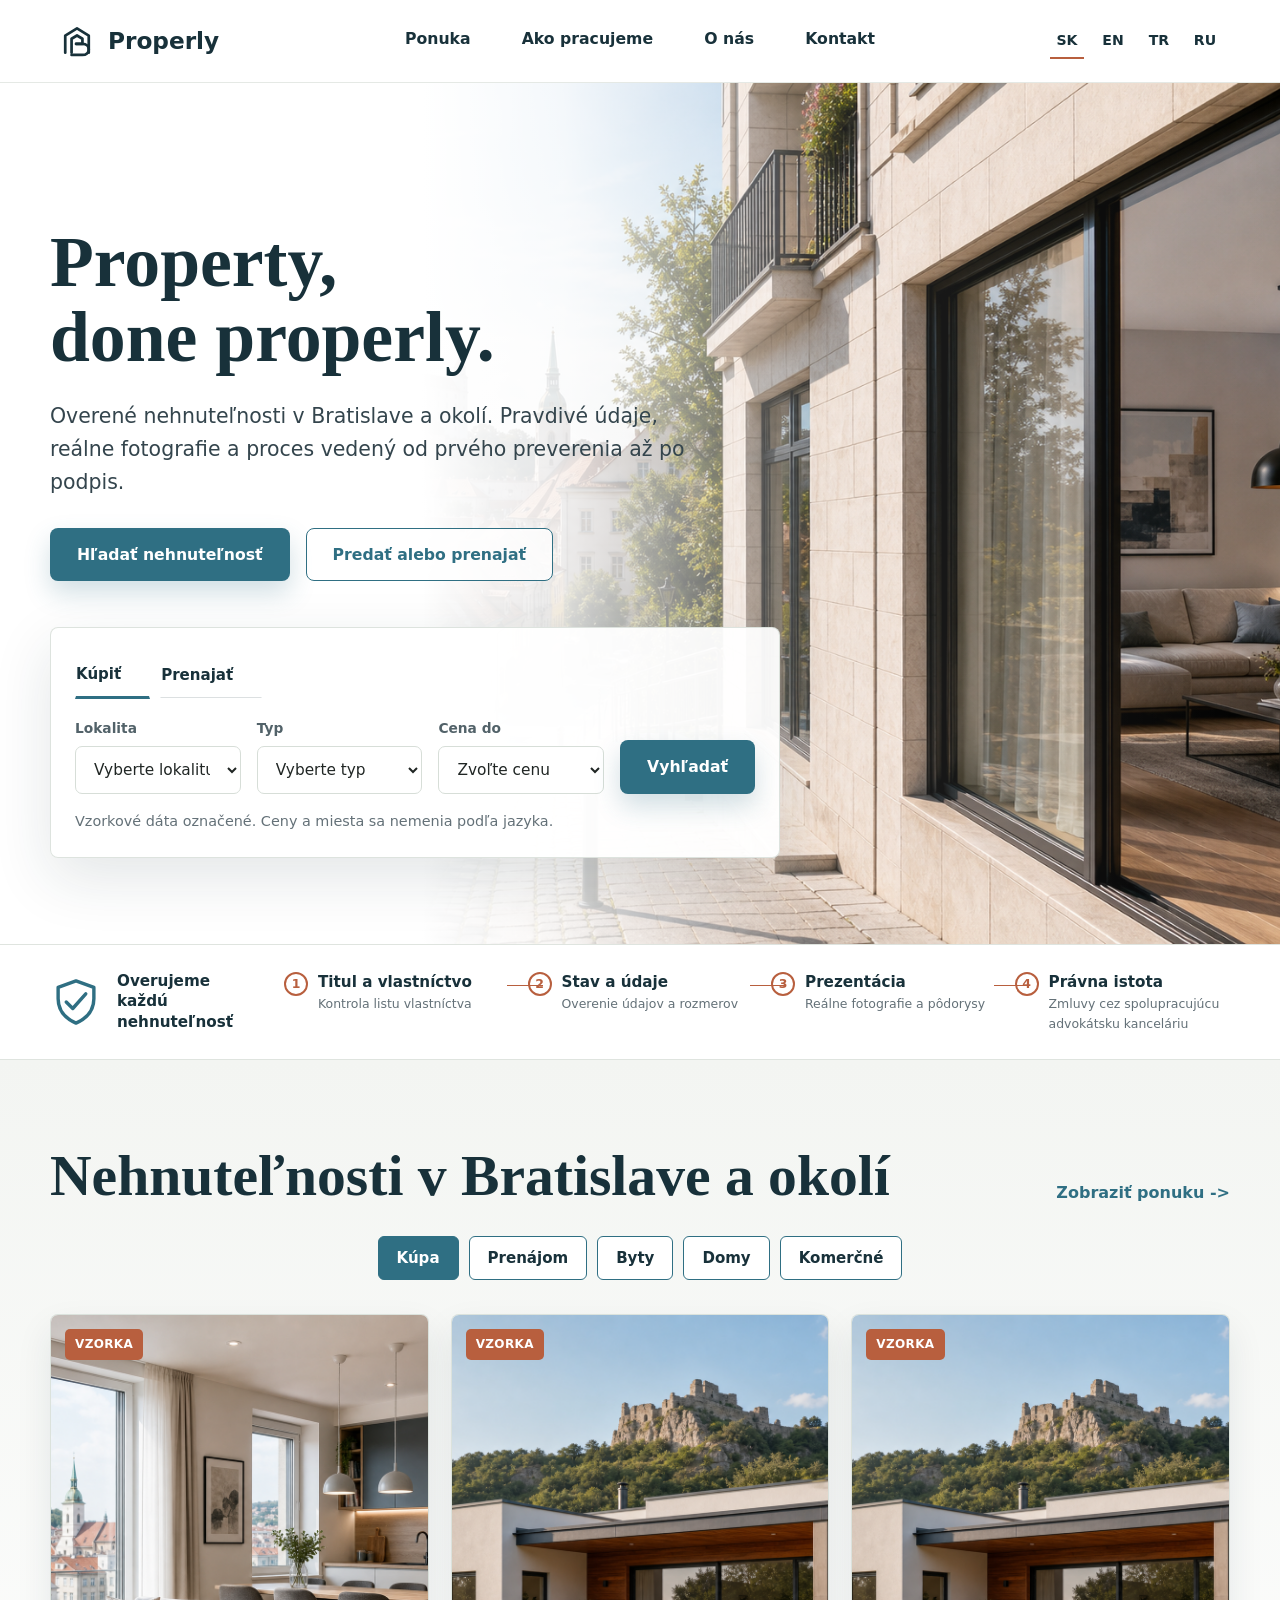
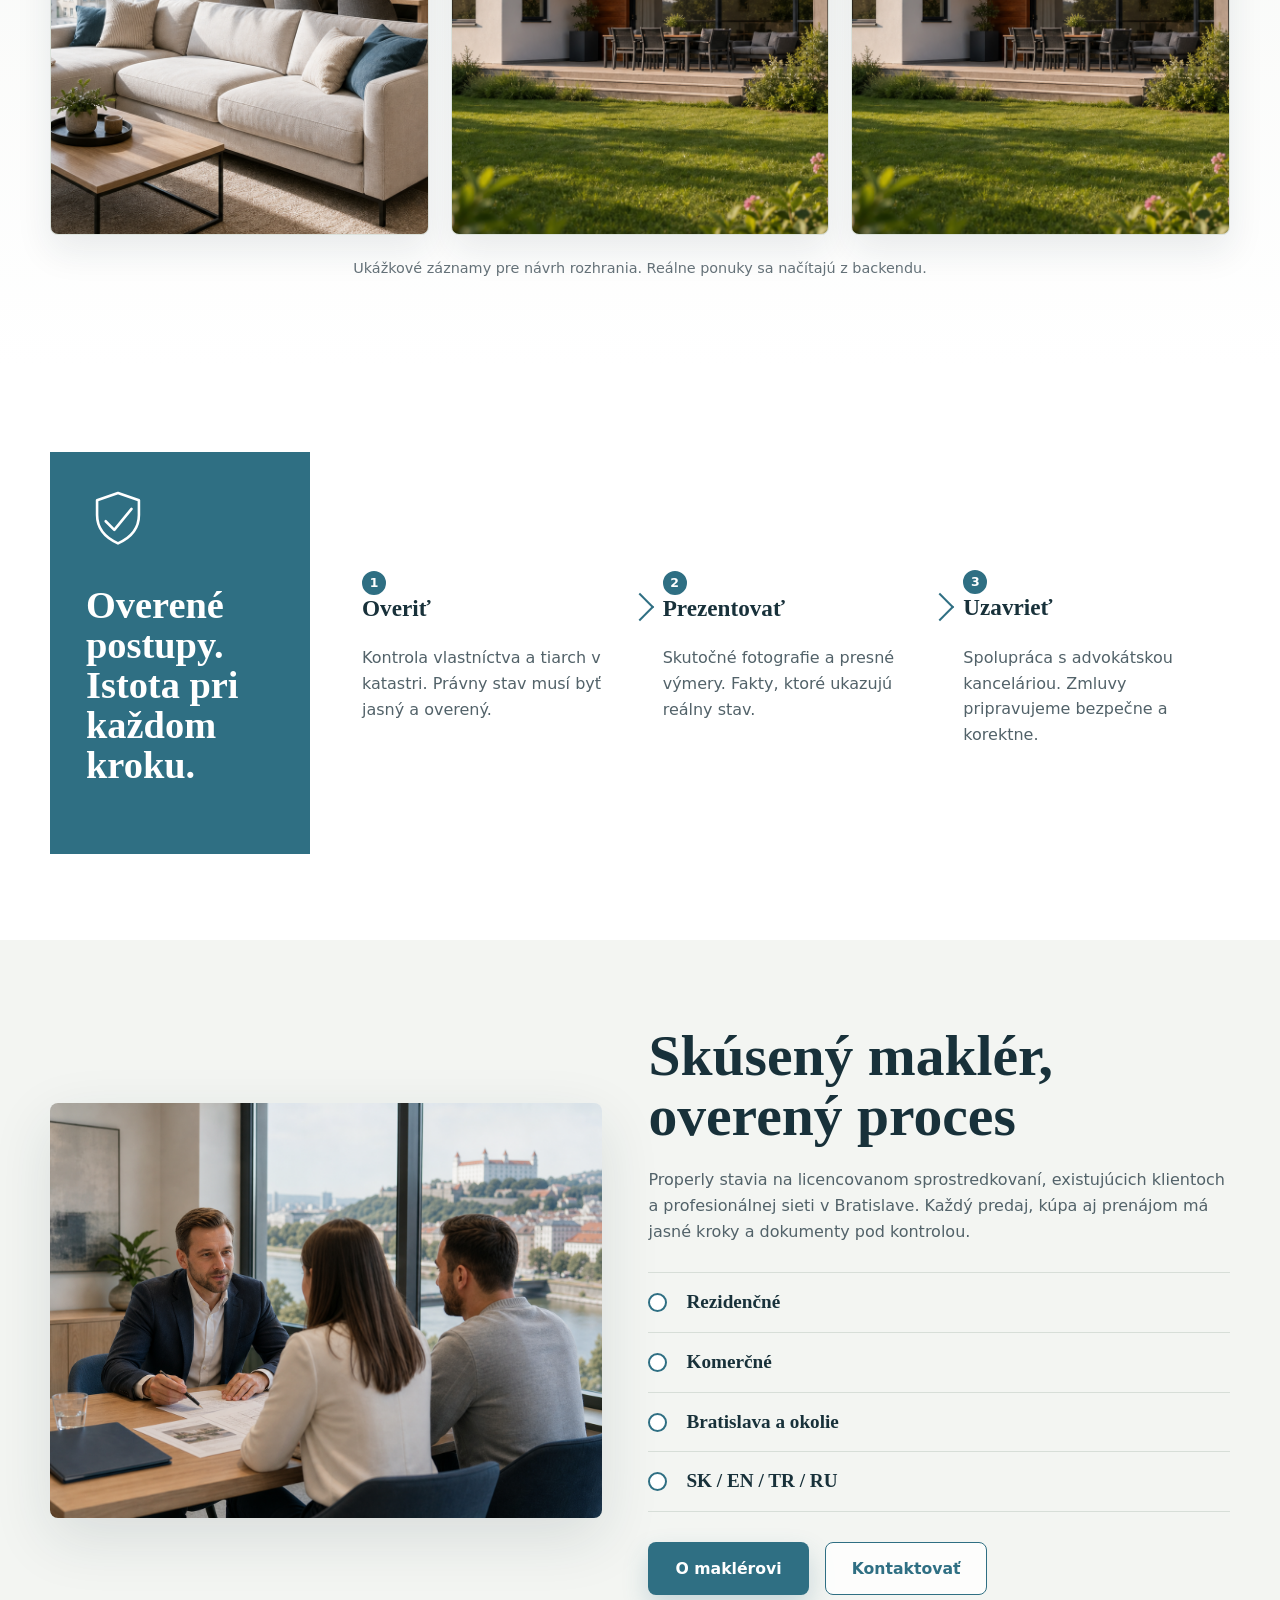
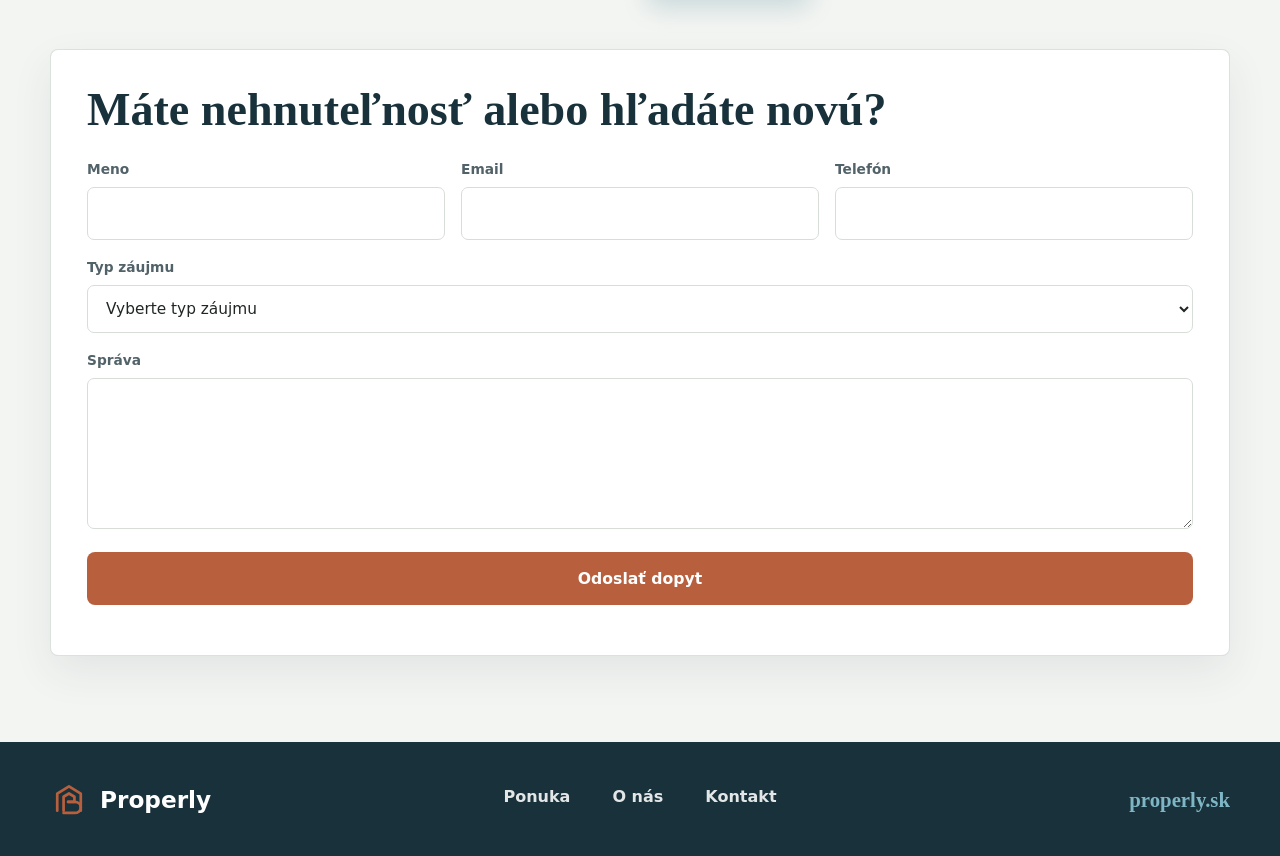
==== index.html @ 053b50ee "Add files via upload" ====
<!doctype html>
<html lang="sk">
  <head>
    <meta charset="utf-8">
    <meta name="viewport" content="width=device-width, initial-scale=1">
    <title>Properly | Property, done properly.</title>
    <meta name="description" content="Properly je realitná kancelária pre overené nehnuteľnosti v Bratislave a okolí.">
    <link rel="icon" href="data:,">
    <link rel="stylesheet" href="assets/styles.css">
  </head>
  <body data-page="home">
    <header class="site-header">
      <a class="brand" href="index.html" aria-label="Properly home">
        <svg class="brand-mark" viewBox="0 0 42 42" aria-hidden="true">
          <path d="M8 34V15L21 7l13 8v19" />
          <path d="M15 34V18.5l6-3.6 6 3.6v5.7H20" />
          <path d="M20 24.2h7c4.5 0 7 2.6 7 6.1 0 3.6-2.7 6.1-7.2 6.1H15" />
        </svg>
        <span>Properly</span>
      </a>
      <nav class="main-nav" aria-label="Main navigation">
        <a href="listings.html" data-i18n="navListings">Ponuka</a>
        <a href="index.html#process" data-i18n="navProcess">Ako pracujeme</a>
        <a href="about.html" data-i18n="navAbout">O nás</a>
        <a href="contact.html" data-i18n="navContact">Kontakt</a>
      </nav>
      <div class="language-switcher" aria-label="Language switcher">
        <button type="button" data-lang="sk" aria-label="Slovensky">SK</button>
        <button type="button" data-lang="en" aria-label="English">EN</button>
        <button type="button" data-lang="tr" aria-label="Türkçe">TR</button>
        <button type="button" data-lang="ru" aria-label="Русский">RU</button>
      </div>
    </header>

    <main>
      <section class="hero section-pad">
        <div class="hero-media" aria-hidden="true">
          <img src="assets/images/hero-bratislava.png" alt="">
        </div>
        <div class="container hero-grid">
          <div class="hero-copy">
            <h1><span>Property,</span><span>done properly.</span></h1>
            <p data-i18n="heroText">Overené nehnuteľnosti v Bratislave a okolí. Pravdivé údaje, reálne fotografie a proces vedený od prvého preverenia až po podpis.</p>
            <div class="hero-actions">
              <a class="button primary" href="listings.html" data-i18n="heroPrimary">Hľadať nehnuteľnosť</a>
              <a class="button secondary" href="contact.html" data-i18n="heroSecondary">Predať alebo prenajať</a>
            </div>
          </div>

          <form class="search-panel" id="homeSearch" aria-label="Property search">
            <div class="tabs" role="group" aria-label="Search mode">
              <button type="button" class="is-active" data-search-mode="buy" data-i18n="tabBuy">Kúpiť</button>
              <button type="button" data-search-mode="rent" data-i18n="tabRent">Prenajať</button>
            </div>
            <div class="search-fields">
              <label>
                <span data-i18n="fieldLocation">Lokalita</span>
                <select name="location">
                  <option value="" data-i18n="optionLocation">Vyberte lokalitu</option>
                  <option value="Bratislava - Staré Mesto">Bratislava - Staré Mesto</option>
                  <option value="Bratislava - Devín">Bratislava - Devín</option>
                  <option value="Bratislava - Ružinov">Bratislava - Ružinov</option>
                </select>
              </label>
              <label>
                <span data-i18n="fieldType">Typ</span>
                <select name="type">
                  <option value="" data-i18n="optionType">Vyberte typ</option>
                  <option value="apartment" data-i18n="typeApartment">Byt</option>
                  <option value="house" data-i18n="typeHouse">Dom</option>
                  <option value="commercial" data-i18n="typeCommercial">Komerčné</option>
                </select>
              </label>
              <label>
                <span data-i18n="fieldPrice">Cena do</span>
                <select name="price">
                  <option value="" data-i18n="optionPrice">Zvoľte cenu</option>
                  <option value="250000">250 000 €</option>
                  <option value="500000">500 000 €</option>
                  <option value="750000">750 000 €</option>
                </select>
              </label>
              <button class="button primary" type="submit" data-i18n="searchButton">Vyhľadať</button>
            </div>
            <p class="sample-note" data-i18n="sampleNote">Vzorkové dáta označené. Ceny a miesta sa nemenia podľa jazyka.</p>
          </form>
        </div>
      </section>

      <section class="verification-strip" aria-label="Properly verification process">
        <div class="container ribbon-rail">
          <div class="rail-start">
            <span class="shield-icon" aria-hidden="true">
              <svg viewBox="0 0 32 32"><path d="M16 3 27 7v7c0 7.2-4.4 12.1-11 15-6.6-2.9-11-7.8-11-15V7l11-4Z"/><path d="m10 16 4 4 8-9"/></svg>
            </span>
            <strong data-i18n="verifyTitle">Overujeme každú nehnuteľnosť</strong>
          </div>
          <ol>
            <li>
              <span>1</span>
              <strong data-i18n="stepOne">Titul a vlastníctvo</strong>
              <small data-i18n="stepOneText">Kontrola listu vlastníctva</small>
            </li>
            <li>
              <span>2</span>
              <strong data-i18n="stepTwo">Stav a údaje</strong>
              <small data-i18n="stepTwoText">Overenie údajov a rozmerov</small>
            </li>
            <li>
              <span>3</span>
              <strong data-i18n="stepThree">Prezentácia</strong>
              <small data-i18n="stepThreeText">Reálne fotografie a pôdorysy</small>
            </li>
            <li>
              <span>4</span>
              <strong data-i18n="stepFour">Právna istota</strong>
              <small data-i18n="stepFourText">Zmluvy cez spolupracujúcu advokátsku kanceláriu</small>
            </li>
          </ol>
        </div>
      </section>

      <section class="listings-preview section-pad" id="listings">
        <div class="container">
          <div class="section-heading">
            <h2 data-i18n="featuredTitle">Nehnuteľnosti v Bratislave a okolí</h2>
            <a class="text-link" href="listings.html" data-i18n="viewListings">Zobraziť ponuku</a>
          </div>
          <div class="filter-chips" aria-label="Featured filters">
            <button class="is-active" type="button" data-feature-filter="buy" data-i18n="chipBuy">Kúpa</button>
            <button type="button" data-feature-filter="rent" data-i18n="chipRent">Prenájom</button>
            <button type="button" data-feature-filter="apartment" data-i18n="chipApartments">Byty</button>
            <button type="button" data-feature-filter="house" data-i18n="chipHouses">Domy</button>
            <button type="button" data-feature-filter="commercial" data-i18n="chipCommercial">Komerčné</button>
          </div>
          <div class="listing-grid" id="featuredListings"></div>
          <p class="center-note" data-i18n="recordsNote">Ukážkové záznamy pre návrh rozhrania. Reálne ponuky sa načítajú z backendu.</p>
        </div>
      </section>

      <section class="process-section section-pad" id="process">
        <div class="container process-grid">
          <div class="process-anchor">
            <svg viewBox="0 0 52 52" aria-hidden="true">
              <path d="M26 4 43 10v12c0 11-6.8 18.5-17 23-10.2-4.5-17-12-17-23V10l17-6Z"/>
              <path d="m16 27 7 7 14-17"/>
            </svg>
            <h2 data-i18n="processTitle">Overené postupy. Istota pri každom kroku.</h2>
          </div>
          <div class="process-steps">
            <article>
              <span class="step-number">1</span>
              <h3 data-i18n="processOne">Overiť</h3>
              <p data-i18n="processOneText">Kontrola vlastníctva a tiarch v katastri. Právny stav musí byť jasný a overený.</p>
            </article>
            <article>
              <span class="step-number">2</span>
              <h3 data-i18n="processTwo">Prezentovať</h3>
              <p data-i18n="processTwoText">Skutočné fotografie a presné výmery. Fakty, ktoré ukazujú reálny stav.</p>
            </article>
            <article>
              <span class="step-number">3</span>
              <h3 data-i18n="processThree">Uzavrieť</h3>
              <p data-i18n="processThreeText">Spolupráca s advokátskou kanceláriou. Zmluvy pripravujeme bezpečne a korektne.</p>
            </article>
          </div>
        </div>
      </section>

      <section class="bio-contact section-pad">
        <div class="container bio-grid">
          <div class="bio-image">
            <img src="assets/images/broker-consultation.png" alt="" loading="lazy">
          </div>
          <div class="bio-copy">
            <h2 data-i18n="bioTitle">Skúsený maklér, overený proces</h2>
            <p data-i18n="bioText">Properly stavia na licencovanom sprostredkovaní, existujúcich klientoch a profesionálnej sieti v Bratislave. Každý predaj, kúpa aj prenájom má jasné kroky a dokumenty pod kontrolou.</p>
            <div class="service-list" aria-label="Services">
              <span data-i18n="serviceResidential">Rezidenčné</span>
              <span data-i18n="serviceCommercial">Komerčné</span>
              <span data-i18n="serviceArea">Bratislava a okolie</span>
              <span>SK / EN / TR / RU</span>
            </div>
            <div class="hero-actions">
              <a class="button primary" href="about.html" data-i18n="aboutBroker">O maklérovi</a>
              <a class="button secondary" href="contact.html" data-i18n="contactButton">Kontaktovať</a>
            </div>
          </div>
          <form class="contact-panel" data-contact-form>
            <h2 data-i18n="contactCta">Máte nehnuteľnosť alebo hľadáte novú?</h2>
            <div class="form-grid">
              <label>
                <span data-i18n="formName">Meno</span>
                <input type="text" name="name" autocomplete="name" required>
              </label>
              <label>
                <span>Email</span>
                <input type="email" name="email" autocomplete="email" required>
              </label>
              <label>
                <span data-i18n="formPhone">Telefón</span>
                <input type="tel" name="phone" autocomplete="tel">
              </label>
              <label class="full">
                <span data-i18n="formInterest">Typ záujmu</span>
                <select name="interest" required>
                  <option value="" data-i18n="formInterestChoose">Vyberte typ záujmu</option>
                  <option value="sell" data-i18n="interestSell">Predaj</option>
                  <option value="rent" data-i18n="interestRent">Prenájom</option>
                  <option value="buy" data-i18n="interestBuy">Kúpa</option>
                  <option value="lease" data-i18n="interestLease">Hľadám prenájom</option>
                </select>
              </label>
              <label class="full">
                <span data-i18n="formMessage">Správa</span>
                <textarea name="message" rows="5" required></textarea>
              </label>
            </div>
            <button class="button accent full-button" type="submit" data-i18n="sendInquiry">Odoslať dopyt</button>
            <p class="form-status" role="status" aria-live="polite"></p>
          </form>
        </div>
      </section>
    </main>

    <footer class="site-footer">
      <div class="container footer-grid">
        <a class="brand footer-brand" href="index.html" aria-label="Properly home">
          <svg class="brand-mark" viewBox="0 0 42 42" aria-hidden="true">
            <path d="M8 34V15L21 7l13 8v19" />
            <path d="M15 34V18.5l6-3.6 6 3.6v5.7H20" />
            <path d="M20 24.2h7c4.5 0 7 2.6 7 6.1 0 3.6-2.7 6.1-7.2 6.1H15" />
          </svg>
          <span>Properly</span>
        </a>
        <nav aria-label="Footer navigation">
          <a href="listings.html" data-i18n="navListings">Ponuka</a>
          <a href="about.html" data-i18n="navAbout">O nás</a>
          <a href="contact.html" data-i18n="navContact">Kontakt</a>
        </nav>
        <a class="footer-domain" href="index.html">properly.sk</a>
      </div>
    </footer>

    <script src="assets/site.js"></script>
  </body>
</html>
---- assets/styles.css ----
:root {
  --danube-slate: #18313a;
  --registry-blue: #2f6f83;
  --registry-blue-dark: #1f586b;
  --limestone: #f3f5f2;
  --copper-roof: #b85f3e;
  --paper: #ffffff;
  --mist-border: #d7ded8;
  --charcoal: #202624;
  --muted: #647178;
  --line: rgba(24, 49, 58, 0.15);
  --shadow: 0 20px 60px rgba(24, 49, 58, 0.12);
  --radius: 8px;
  --container: 1180px;
  --heading: Georgia, "Iowan Old Style", "Palatino Linotype", serif;
  --body: Inter, ui-sans-serif, system-ui, -apple-system, BlinkMacSystemFont, "Segoe UI", sans-serif;
}

* {
  box-sizing: border-box;
}

html {
  scroll-behavior: smooth;
}

body {
  margin: 0;
  background: var(--paper);
  color: var(--charcoal);
  font-family: var(--body);
  font-size: 16px;
  line-height: 1.6;
}

img,
svg {
  display: block;
  max-width: 100%;
}

a {
  color: inherit;
  text-decoration: none;
}

button,
input,
select,
textarea {
  font: inherit;
}

button,
select {
  cursor: pointer;
}

:focus-visible {
  outline: 3px solid rgba(184, 95, 62, 0.5);
  outline-offset: 3px;
}

.container {
  width: min(var(--container), calc(100% - 40px));
  margin: 0 auto;
}

.section-pad {
  padding: 86px 0;
}

.site-header {
  position: sticky;
  top: 0;
  z-index: 20;
  display: grid;
  grid-template-columns: minmax(170px, 1fr) auto minmax(170px, 1fr);
  align-items: center;
  gap: 28px;
  padding: 22px clamp(20px, 5vw, 58px);
  background: rgba(255, 255, 255, 0.88);
  border-bottom: 1px solid rgba(215, 222, 216, 0.65);
  backdrop-filter: blur(18px);
}

.brand {
  display: inline-flex;
  align-items: center;
  gap: 12px;
  color: var(--danube-slate);
  font-size: 1.45rem;
  font-weight: 760;
  letter-spacing: 0;
}

.brand-mark {
  width: 38px;
  height: 38px;
  color: var(--danube-slate);
}

.brand-mark path {
  fill: none;
  stroke: currentColor;
  stroke-linecap: round;
  stroke-linejoin: round;
  stroke-width: 3;
}

.main-nav {
  display: flex;
  align-items: center;
  justify-content: center;
  gap: clamp(20px, 4vw, 52px);
  color: var(--danube-slate);
  font-size: 0.98rem;
  font-weight: 650;
}

.main-nav a,
.site-footer nav a {
  position: relative;
  padding-bottom: 5px;
}

.main-nav a::after,
.site-footer nav a::after {
  position: absolute;
  left: 0;
  right: 100%;
  bottom: 0;
  height: 2px;
  background: var(--copper-roof);
  content: "";
  transition: right 180ms ease;
}

.main-nav a:hover::after,
.main-nav a.active::after,
.site-footer nav a:hover::after {
  right: 0;
}

.language-switcher {
  display: flex;
  justify-content: flex-end;
  gap: 12px;
}

.language-switcher button {
  min-width: 34px;
  border: 0;
  border-bottom: 2px solid transparent;
  background: transparent;
  color: var(--danube-slate);
  padding: 6px 4px;
  font-size: 0.88rem;
  font-weight: 720;
}

.language-switcher button.is-active {
  border-color: var(--copper-roof);
}

.hero {
  position: relative;
  min-height: 770px;
  overflow: hidden;
  background: linear-gradient(90deg, #fff 0%, #fff 38%, rgba(255, 255, 255, 0.2) 62%, rgba(255, 255, 255, 0) 100%);
}

.hero-media {
  position: absolute;
  inset: 0;
  z-index: 0;
}

.hero-media::before {
  position: absolute;
  inset: 0;
  z-index: 1;
  background: linear-gradient(90deg, #fff 0%, #fff 33%, rgba(255, 255, 255, 0.86) 44%, rgba(255, 255, 255, 0.12) 65%, rgba(255, 255, 255, 0) 100%);
  content: "";
  pointer-events: none;
}

.hero-media img {
  width: 100%;
  height: 100%;
  object-fit: cover;
  object-position: center;
}

.hero-grid {
  position: relative;
  z-index: 2;
  display: grid;
  grid-template-columns: minmax(0, 650px) minmax(260px, 1fr);
  grid-template-areas:
    "copy ."
    "search search";
  align-content: start;
  gap: 36px;
  padding-top: 56px;
}

.hero-copy {
  grid-area: copy;
}

h1,
h2,
h3,
p {
  margin-top: 0;
}

h1,
h2 {
  color: var(--danube-slate);
  font-family: var(--heading);
  font-weight: 700;
  letter-spacing: 0;
  line-height: 1.04;
}

h1 {
  max-width: 760px;
  margin-bottom: 26px;
  font-size: clamp(3.5rem, 5.6vw, 5.5rem);
}

.hero-copy h1 span {
  display: block;
  white-space: nowrap;
}

h2 {
  font-size: clamp(2.2rem, 4.5vw, 4.4rem);
}

h3 {
  color: var(--danube-slate);
  font-family: var(--heading);
  font-size: 1.45rem;
  line-height: 1.18;
}

.hero-copy p,
.compact-hero p {
  max-width: 640px;
  color: #34454d;
  font-size: clamp(1.05rem, 1.8vw, 1.28rem);
}

.hero-actions {
  display: flex;
  flex-wrap: wrap;
  gap: 16px;
  margin-top: 30px;
}

.button {
  display: inline-flex;
  min-height: 52px;
  align-items: center;
  justify-content: center;
  border-radius: var(--radius);
  padding: 13px 26px;
  border: 1px solid transparent;
  font-size: 0.98rem;
  font-weight: 750;
  letter-spacing: 0;
  transition: transform 160ms ease, background 160ms ease, border-color 160ms ease;
}

.button:hover {
  transform: translateY(-1px);
}

.button.primary {
  background: var(--registry-blue);
  color: var(--paper);
  box-shadow: 0 12px 26px rgba(47, 111, 131, 0.22);
}

.button.primary:hover {
  background: var(--registry-blue-dark);
}

.button.secondary {
  background: rgba(255, 255, 255, 0.82);
  border-color: var(--registry-blue);
  color: var(--registry-blue);
}

.button.accent {
  background: var(--copper-roof);
  color: var(--paper);
}

.search-panel {
  grid-area: search;
  width: min(730px, 100%);
  margin-top: 10px;
  padding: 24px;
  background: rgba(255, 255, 255, 0.94);
  border: 1px solid rgba(215, 222, 216, 0.84);
  border-radius: var(--radius);
  box-shadow: var(--shadow);
}

.tabs,
.filter-chips {
  display: flex;
  flex-wrap: wrap;
  gap: 10px;
  align-items: center;
}

.tabs {
  margin-bottom: 18px;
}

.tabs button,
.filter-chips button {
  border: 1px solid var(--registry-blue);
  border-radius: 6px;
  background: var(--paper);
  color: var(--danube-slate);
  padding: 9px 18px;
  font-size: 0.94rem;
  font-weight: 700;
}

.tabs button {
  border-color: transparent;
  border-bottom-color: var(--line);
  border-radius: 0;
  padding-left: 0;
  padding-right: 28px;
}

.tabs button.is-active {
  border-bottom: 3px solid var(--registry-blue);
  color: var(--danube-slate);
}

.filter-chips button.is-active,
.filter-chips button:hover {
  background: var(--registry-blue);
  color: var(--paper);
}

.search-fields,
.filters-bar {
  display: grid;
  grid-template-columns: repeat(3, minmax(150px, 1fr)) auto;
  gap: 16px;
  align-items: end;
}

label span {
  display: block;
  margin-bottom: 7px;
  color: #526269;
  font-size: 0.86rem;
  font-weight: 700;
}

input,
select,
textarea {
  width: 100%;
  border: 1px solid var(--mist-border);
  border-radius: 7px;
  background: var(--paper);
  color: var(--charcoal);
  padding: 13px 14px;
  font-size: 0.96rem;
}

textarea {
  resize: vertical;
}

.sample-note,
.center-note,
.form-status {
  color: var(--muted);
  font-size: 0.9rem;
}

.sample-note {
  margin: 16px 0 0;
}

.verification-strip {
  position: relative;
  z-index: 3;
  background: var(--paper);
  border-top: 1px solid rgba(215, 222, 216, 0.8);
  border-bottom: 1px solid rgba(215, 222, 216, 0.8);
}

.ribbon-rail {
  display: grid;
  grid-template-columns: 210px 1fr;
  gap: 24px;
  align-items: center;
  padding: 25px 0;
}

.rail-start {
  display: flex;
  align-items: center;
  gap: 15px;
  color: var(--danube-slate);
  font-size: 0.94rem;
  line-height: 1.35;
}

.shield-icon {
  display: grid;
  width: 52px;
  height: 52px;
  flex: 0 0 auto;
  place-items: center;
  color: var(--registry-blue);
}

.shield-icon svg path,
.process-anchor svg path {
  fill: none;
  stroke: currentColor;
  stroke-linecap: round;
  stroke-linejoin: round;
  stroke-width: 2.1;
}

.ribbon-rail ol {
  display: grid;
  grid-template-columns: repeat(4, minmax(0, 1fr));
  gap: 28px;
  margin: 0;
  padding: 0;
  list-style: none;
  counter-reset: rail;
}

.ribbon-rail li {
  position: relative;
  min-width: 0;
  padding-left: 34px;
}

.ribbon-rail li::before {
  position: absolute;
  top: 15px;
  left: -21px;
  width: 36px;
  height: 1px;
  background: var(--copper-roof);
  content: "";
}

.ribbon-rail li:first-child::before {
  display: none;
}

.ribbon-rail li span,
.step-number {
  display: inline-grid;
  width: 24px;
  height: 24px;
  place-items: center;
  border: 2px solid var(--copper-roof);
  border-radius: 999px;
  color: var(--copper-roof);
  font-size: 0.78rem;
  font-weight: 800;
}

.ribbon-rail li span {
  position: absolute;
  left: 0;
  top: 2px;
}

.ribbon-rail strong,
.ribbon-rail small {
  display: block;
}

.ribbon-rail strong {
  color: var(--danube-slate);
  font-size: 0.95rem;
}

.ribbon-rail small {
  color: var(--muted);
  font-size: 0.78rem;
}

.listings-preview {
  background: linear-gradient(180deg, var(--limestone) 0%, #fff 100%);
}

.section-heading {
  display: flex;
  align-items: end;
  justify-content: space-between;
  gap: 24px;
  margin-bottom: 30px;
}

.section-heading h2 {
  margin-bottom: 0;
}

.text-link {
  color: var(--registry-blue);
  font-weight: 760;
  white-space: nowrap;
}

.text-link::after {
  content: " ->";
}

.filter-chips {
  justify-content: center;
  margin-bottom: 34px;
}

.listing-grid {
  display: grid;
  grid-template-columns: repeat(3, minmax(0, 1fr));
  gap: 22px;
}

.listing-grid.expanded {
  grid-template-columns: repeat(3, minmax(0, 1fr));
}

.listing-card {
  overflow: hidden;
  background: var(--paper);
  border: 1px solid rgba(215, 222, 216, 0.88);
  border-radius: var(--radius);
  box-shadow: 0 16px 36px rgba(24, 49, 58, 0.09);
}

.listing-card .image-wrap {
  position: relative;
  aspect-ratio: 4 / 3;
  overflow: hidden;
  background: var(--limestone);
}

.listing-card img {
  width: 100%;
  height: 100%;
  object-fit: cover;
  transition: transform 300ms ease;
}

.listing-card:hover img {
  transform: scale(1.025);
}

.sample-badge {
  position: absolute;
  top: 14px;
  left: 14px;
  border-radius: 5px;
  background: var(--copper-roof);
  color: var(--paper);
  padding: 6px 10px;
  font-size: 0.75rem;
  font-weight: 850;
  letter-spacing: 0.03em;
}

.listing-body {
  padding: 22px;
}

.location-line {
  display: flex;
  align-items: center;
  gap: 8px;
  color: #526269;
  font-size: 0.93rem;
  font-weight: 650;
}

.location-line svg {
  width: 18px;
  height: 18px;
  color: var(--registry-blue);
}

.listing-body h3 {
  margin: 14px 0 18px;
}

.spec-row {
  display: flex;
  flex-wrap: wrap;
  gap: 15px;
  color: #53636a;
  font-size: 0.92rem;
}

.spec-row span {
  display: inline-flex;
  align-items: center;
  gap: 6px;
}

.listing-footer {
  display: flex;
  align-items: center;
  justify-content: space-between;
  gap: 16px;
  margin-top: 24px;
  padding-top: 20px;
  border-top: 1px solid var(--mist-border);
}

.price {
  color: var(--registry-blue);
  font-family: var(--heading);
  font-size: 1.28rem;
  font-weight: 700;
}

.detail-link {
  display: inline-flex;
  align-items: center;
  border: 1px solid var(--registry-blue);
  border-radius: 6px;
  color: var(--registry-blue);
  padding: 8px 17px;
  font-size: 0.9rem;
  font-weight: 780;
}

.detail-link::after {
  margin-left: 8px;
  content: "->";
}

.center-note {
  margin: 22px 0 0;
  text-align: center;
}

.process-section {
  background: var(--paper);
}

.process-grid {
  display: grid;
  grid-template-columns: 260px 1fr;
  gap: 52px;
  align-items: stretch;
}

.process-anchor {
  display: flex;
  flex-direction: column;
  justify-content: center;
  min-height: 270px;
  padding: 36px;
  background: var(--registry-blue);
  color: var(--paper);
}

.process-anchor svg {
  width: 64px;
  margin-bottom: 34px;
  color: var(--paper);
}

.process-anchor h2 {
  color: var(--paper);
  font-size: clamp(2rem, 3vw, 2.6rem);
}

.process-steps {
  display: grid;
  grid-template-columns: repeat(3, minmax(0, 1fr));
  gap: 34px;
  align-items: center;
}

.process-steps article {
  position: relative;
  min-height: 220px;
  padding: 26px 10px 0 0;
}

.process-steps article:not(:last-child)::after {
  position: absolute;
  top: 54px;
  right: -21px;
  width: 18px;
  height: 18px;
  border-top: 2px solid var(--registry-blue);
  border-right: 2px solid var(--registry-blue);
  content: "";
  transform: rotate(45deg);
}

.step-number {
  background: var(--registry-blue);
  border-color: var(--registry-blue);
  color: var(--paper);
}

.process-steps p,
.bio-copy p,
.about-copy p,
.contact-aside p {
  color: #526269;
}

.bio-contact {
  background: var(--limestone);
}

.bio-grid {
  display: grid;
  grid-template-columns: 0.95fr 1fr;
  gap: 46px;
  align-items: center;
}

.bio-image {
  overflow: hidden;
  border-radius: var(--radius);
  box-shadow: var(--shadow);
}

.bio-image img,
.about-media img {
  width: 100%;
  aspect-ratio: 4 / 3;
  object-fit: cover;
}

.bio-copy {
  min-width: 0;
}

.bio-copy h2 {
  margin-bottom: 22px;
}

.service-list,
.aside-lines {
  display: grid;
  gap: 0;
  margin: 28px 0 4px;
  border-top: 1px solid var(--mist-border);
}

.service-list span,
.aside-lines span {
  padding: 14px 0 14px 38px;
  border-bottom: 1px solid var(--mist-border);
  color: var(--danube-slate);
  font-family: var(--heading);
  font-size: 1.2rem;
  font-weight: 700;
}

.service-list span {
  position: relative;
}

.service-list span::before {
  position: absolute;
  left: 0;
  top: 20px;
  width: 15px;
  height: 15px;
  border: 2px solid var(--registry-blue);
  border-radius: 999px;
  background: var(--paper);
  content: "";
}

.contact-panel {
  grid-column: 1 / -1;
  margin-top: 8px;
  padding: 36px;
  background: var(--paper);
  border: 1px solid rgba(215, 222, 216, 0.9);
  border-radius: var(--radius);
  box-shadow: 0 16px 42px rgba(24, 49, 58, 0.08);
}

.contact-panel h2 {
  margin-bottom: 24px;
  font-size: clamp(2rem, 3.6vw, 3.2rem);
}

.form-grid {
  display: grid;
  grid-template-columns: repeat(3, minmax(0, 1fr));
  gap: 16px;
}

.form-grid .full,
.full-button {
  grid-column: 1 / -1;
}

.full-button {
  width: 100%;
  margin-top: 16px;
}

.form-status {
  margin: 14px 0 0;
  color: var(--registry-blue);
  font-weight: 700;
}

.site-footer {
  background: var(--danube-slate);
  color: rgba(255, 255, 255, 0.88);
  padding: 38px 0;
}

.footer-grid {
  display: grid;
  grid-template-columns: 1fr auto 1fr;
  gap: 24px;
  align-items: center;
}

.footer-brand {
  color: var(--paper);
}

.footer-brand .brand-mark {
  color: var(--copper-roof);
}

.site-footer nav {
  display: flex;
  gap: 42px;
  font-weight: 700;
}

.footer-domain {
  justify-self: end;
  color: #7fb6c5;
  font-family: var(--heading);
  font-size: 1.3rem;
  font-weight: 700;
}

.page-hero {
  background: linear-gradient(180deg, var(--limestone), var(--paper));
  border-bottom: 1px solid var(--mist-border);
  padding: 60px 0 52px;
}

.compact-hero {
  position: relative;
  padding-left: 34px;
}

.compact-hero::before {
  position: absolute;
  left: 0;
  top: 8px;
  bottom: 8px;
  width: 4px;
  background: linear-gradient(180deg, var(--registry-blue), var(--copper-roof));
  border-radius: 999px;
  content: "";
}

.compact-hero h1 {
  margin-bottom: 18px;
  font-size: clamp(2.8rem, 5.4vw, 4.8rem);
}

.listings-page-section.section-pad {
  padding-top: 58px;
}

.filters-bar {
  grid-template-columns: 1fr 1.35fr 1fr 1fr;
  padding: 22px;
  background: var(--paper);
  border: 1px solid var(--mist-border);
  border-radius: var(--radius);
  box-shadow: 0 14px 32px rgba(24, 49, 58, 0.07);
}

.listing-toolbar {
  display: flex;
  justify-content: space-between;
  gap: 20px;
  align-items: center;
  margin: 26px 0;
}

#listingCount {
  margin: 0;
  color: var(--danube-slate);
  font-weight: 800;
}

.detail-hero {
  padding: 54px 0 0;
  background: var(--limestone);
}

.detail-shell {
  display: grid;
  grid-template-columns: 1.15fr 0.85fr;
  gap: 34px;
  align-items: start;
}

.detail-gallery {
  overflow: hidden;
  border-radius: var(--radius);
  background: var(--paper);
  box-shadow: var(--shadow);
}

.detail-gallery img {
  width: 100%;
  aspect-ratio: 4 / 3;
  object-fit: cover;
}

.detail-summary {
  padding: 12px 0 36px;
}

.detail-summary h1 {
  margin-bottom: 14px;
  font-size: clamp(2.8rem, 5vw, 5rem);
}

.detail-summary .sample-note {
  display: inline-flex;
  margin: 0 0 18px;
  border-radius: 5px;
  background: var(--copper-roof);
  color: var(--paper);
  padding: 7px 10px;
  font-weight: 850;
  letter-spacing: 0.03em;
}

.detail-price {
  color: var(--registry-blue);
  font-family: var(--heading);
  font-size: 1.8rem;
  font-weight: 700;
}

.detail-content {
  background: var(--paper);
}

.detail-grid {
  display: grid;
  grid-template-columns: 1fr 360px;
  gap: 44px;
}

.spec-panel,
.map-panel,
.inquiry-panel {
  border: 1px solid var(--mist-border);
  border-radius: var(--radius);
  background: var(--paper);
}

.spec-panel {
  display: grid;
  grid-template-columns: repeat(4, minmax(0, 1fr));
  gap: 0;
  margin-bottom: 32px;
}

.spec-panel div {
  padding: 20px;
  border-right: 1px solid var(--mist-border);
}

.spec-panel div:last-child {
  border-right: 0;
}

.spec-panel span {
  display: block;
  color: var(--muted);
  font-size: 0.82rem;
  font-weight: 700;
}

.spec-panel strong {
  display: block;
  margin-top: 6px;
  color: var(--danube-slate);
  font-size: 1.2rem;
}

.detail-description h2,
.map-panel h2,
.inquiry-panel h2 {
  margin-bottom: 16px;
  font-size: 2.1rem;
}

.map-panel {
  margin-top: 32px;
  padding: 24px;
}

.map-box {
  position: relative;
  min-height: 260px;
  overflow: hidden;
  border-radius: 6px;
  background:
    linear-gradient(135deg, rgba(47, 111, 131, 0.14) 0 25%, transparent 25% 50%, rgba(47, 111, 131, 0.1) 50% 75%, transparent 75%),
    #edf2f0;
  background-size: 44px 44px;
}

.map-box::before,
.map-box::after {
  position: absolute;
  background: rgba(184, 95, 62, 0.82);
  content: "";
}

.map-box::before {
  left: 18%;
  right: 12%;
  top: 44%;
  height: 3px;
  transform: rotate(-12deg);
}

.map-box::after {
  left: 48%;
  top: 24%;
  width: 3px;
  height: 60%;
  transform: rotate(18deg);
}

.map-pin {
  position: absolute;
  left: 50%;
  top: 48%;
  z-index: 2;
  width: 26px;
  height: 26px;
  border: 6px solid var(--registry-blue);
  border-radius: 50% 50% 50% 0;
  background: var(--paper);
  transform: rotate(-45deg);
}

.detail-side {
  position: sticky;
  top: 104px;
}

.inquiry-panel {
  padding: 24px;
  box-shadow: 0 12px 32px rgba(24, 49, 58, 0.08);
}

.inquiry-panel .form-grid {
  grid-template-columns: 1fr;
}

.about-grid,
.contact-page-grid {
  display: grid;
  grid-template-columns: 0.9fr 1.1fr;
  gap: 54px;
  align-items: start;
}

.about-media {
  overflow: hidden;
  border-radius: var(--radius);
  box-shadow: var(--shadow);
}

.timeline-list {
  position: relative;
  margin-top: 34px;
  border-left: 3px solid var(--registry-blue);
}

.timeline-list div {
  padding: 0 0 28px 30px;
}

.timeline-list span {
  display: inline-flex;
  margin-bottom: 8px;
  color: var(--copper-roof);
  font-weight: 850;
}

.timeline-list strong {
  display: block;
  color: var(--danube-slate);
  font-family: var(--heading);
  font-size: 1.45rem;
}

.contact-page-section {
  background: var(--limestone);
}

.contact-aside {
  padding: 34px;
  background: var(--registry-blue);
  border-radius: var(--radius);
  color: var(--paper);
}

.contact-aside h2 {
  color: var(--paper);
  font-size: clamp(2rem, 3vw, 3rem);
}

.contact-aside p {
  color: rgba(255, 255, 255, 0.82);
}

.contact-aside .aside-lines {
  border-color: rgba(255, 255, 255, 0.22);
}

.contact-aside .aside-lines span {
  border-color: rgba(255, 255, 255, 0.22);
  color: var(--paper);
}

.contact-panel.standalone {
  grid-column: auto;
  margin-top: 0;
}

@media (max-width: 980px) {
  .site-header {
    grid-template-columns: 1fr;
    gap: 16px;
  }

  .main-nav,
  .language-switcher {
    justify-content: flex-start;
  }

  .hero {
    min-height: auto;
  }

  .hero-media::before {
    background: linear-gradient(180deg, #fff 0%, rgba(255, 255, 255, 0.92) 48%, rgba(255, 255, 255, 0.66) 100%);
  }

  .hero-grid,
  .detail-shell,
  .detail-grid,
  .about-grid,
  .contact-page-grid,
  .bio-grid,
  .process-grid {
    grid-template-columns: 1fr;
  }

  .search-fields,
  .filters-bar,
  .form-grid {
    grid-template-columns: 1fr 1fr;
  }

  .search-fields .button,
  .filters-bar label:nth-child(2),
  .contact-panel,
  .form-grid .full,
  .full-button {
    grid-column: 1 / -1;
  }

  .ribbon-rail {
    grid-template-columns: 1fr;
  }

  .ribbon-rail ol,
  .listing-grid,
  .listing-grid.expanded,
  .process-steps,
  .spec-panel {
    grid-template-columns: repeat(2, minmax(0, 1fr));
  }

  .process-steps article::after {
    display: none;
  }

  .footer-grid {
    grid-template-columns: 1fr;
  }

  .footer-domain {
    justify-self: start;
  }

  .detail-side {
    position: static;
  }
}

@media (max-width: 680px) {
  .container {
    width: min(100% - 28px, var(--container));
  }

  .section-pad {
    padding: 58px 0;
  }

  .site-header {
    padding: 18px 16px;
  }

  .main-nav {
    width: 100%;
    justify-content: space-between;
    gap: 10px;
    overflow-x: auto;
    font-size: 0.9rem;
  }

  .hero-grid {
    padding-top: 42px;
  }

  h1 {
    font-size: clamp(3rem, 14vw, 4rem);
  }

  .hero-copy h1 span {
    white-space: normal;
  }

  .hero-copy p,
  .compact-hero p {
    font-size: 1rem;
  }

  .hero-actions,
  .section-heading,
  .listing-toolbar {
    align-items: stretch;
    flex-direction: column;
  }

  .button,
  .detail-link {
    width: 100%;
  }

  .search-panel,
  .contact-panel,
  .filters-bar,
  .contact-aside {
    padding: 20px;
  }

  .search-fields,
  .filters-bar,
  .form-grid,
  .ribbon-rail ol,
  .listing-grid,
  .listing-grid.expanded,
  .process-steps,
  .spec-panel {
    grid-template-columns: 1fr;
  }

  .ribbon-rail li::before {
    display: none;
  }

  .process-anchor {
    min-height: 0;
  }

  .listing-footer {
    align-items: flex-start;
    flex-direction: column;
  }

  .spec-panel div {
    border-right: 0;
    border-bottom: 1px solid var(--mist-border);
  }

  .spec-panel div:last-child {
    border-bottom: 0;
  }

  .site-footer nav {
    flex-wrap: wrap;
    gap: 20px;
  }
}

@media (prefers-reduced-motion: reduce) {
  *,
  *::before,
  *::after {
    scroll-behavior: auto !important;
    transition: none !important;
  }
}
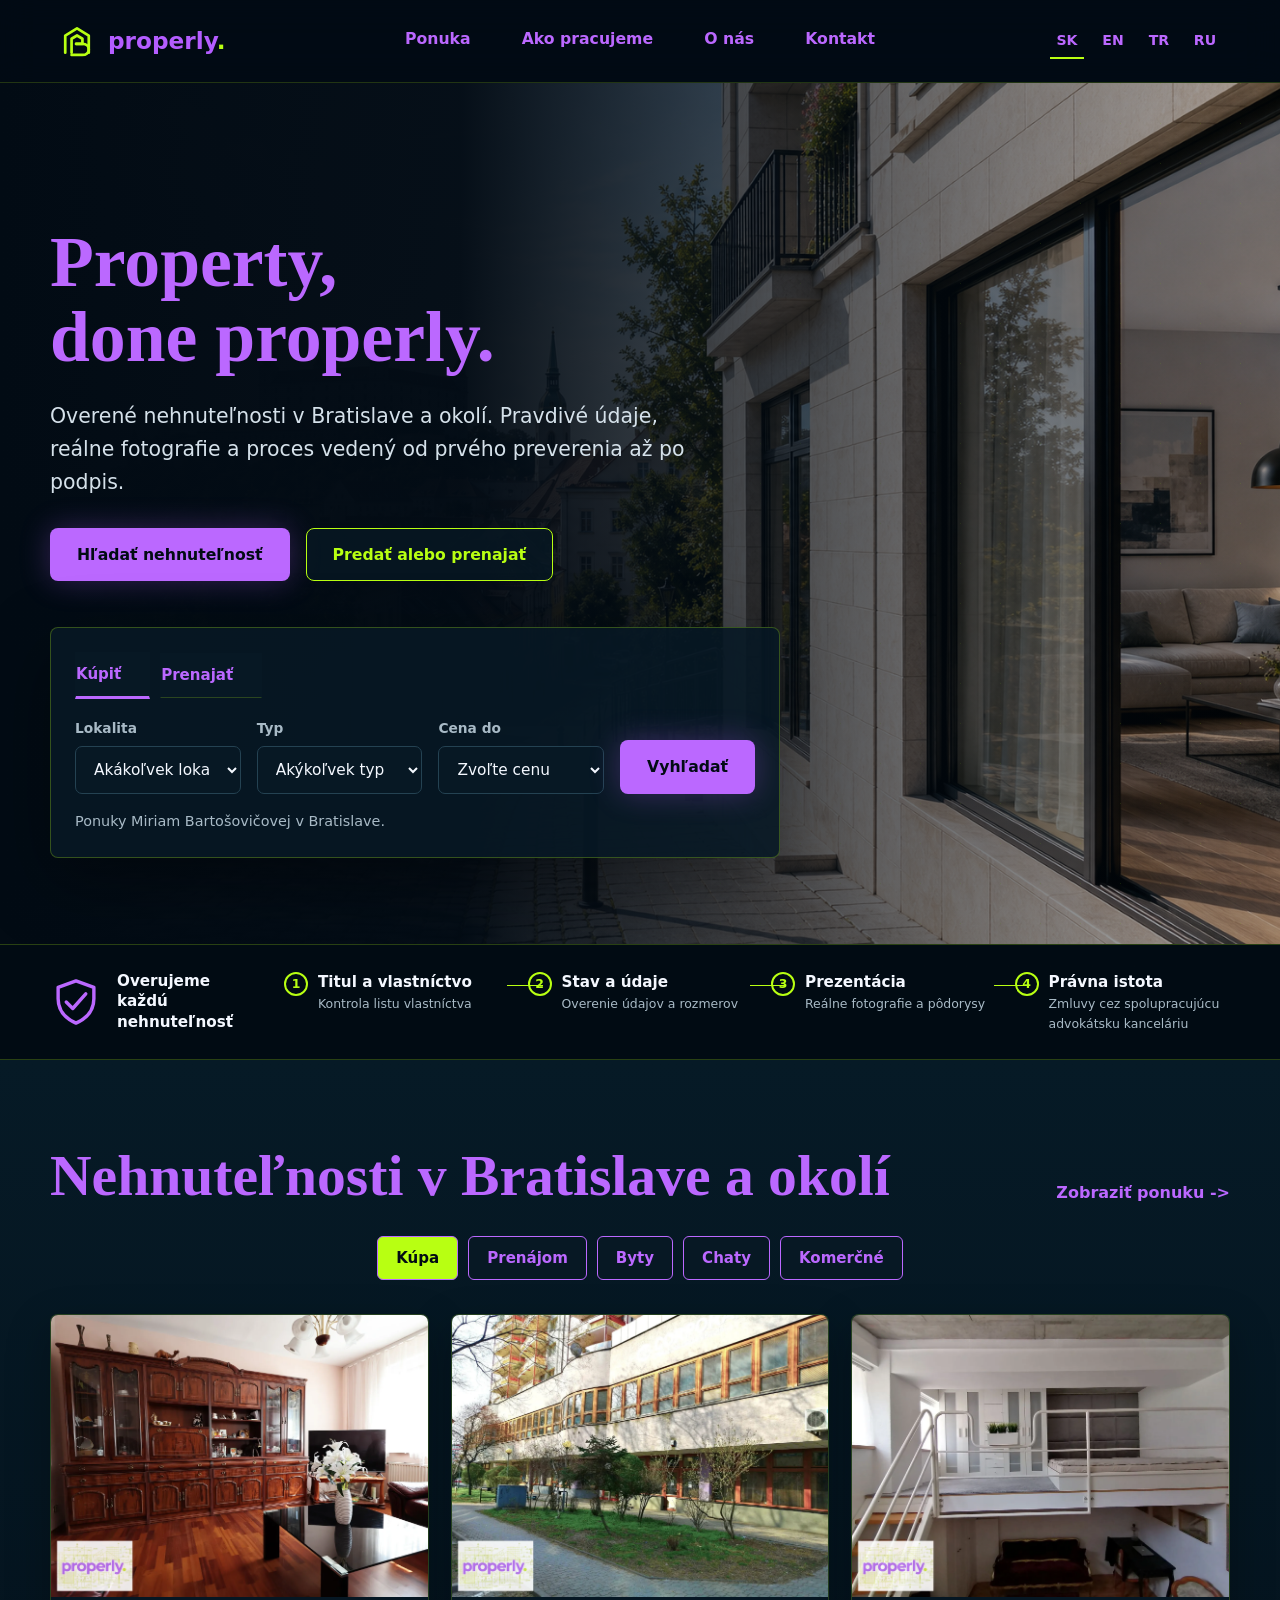
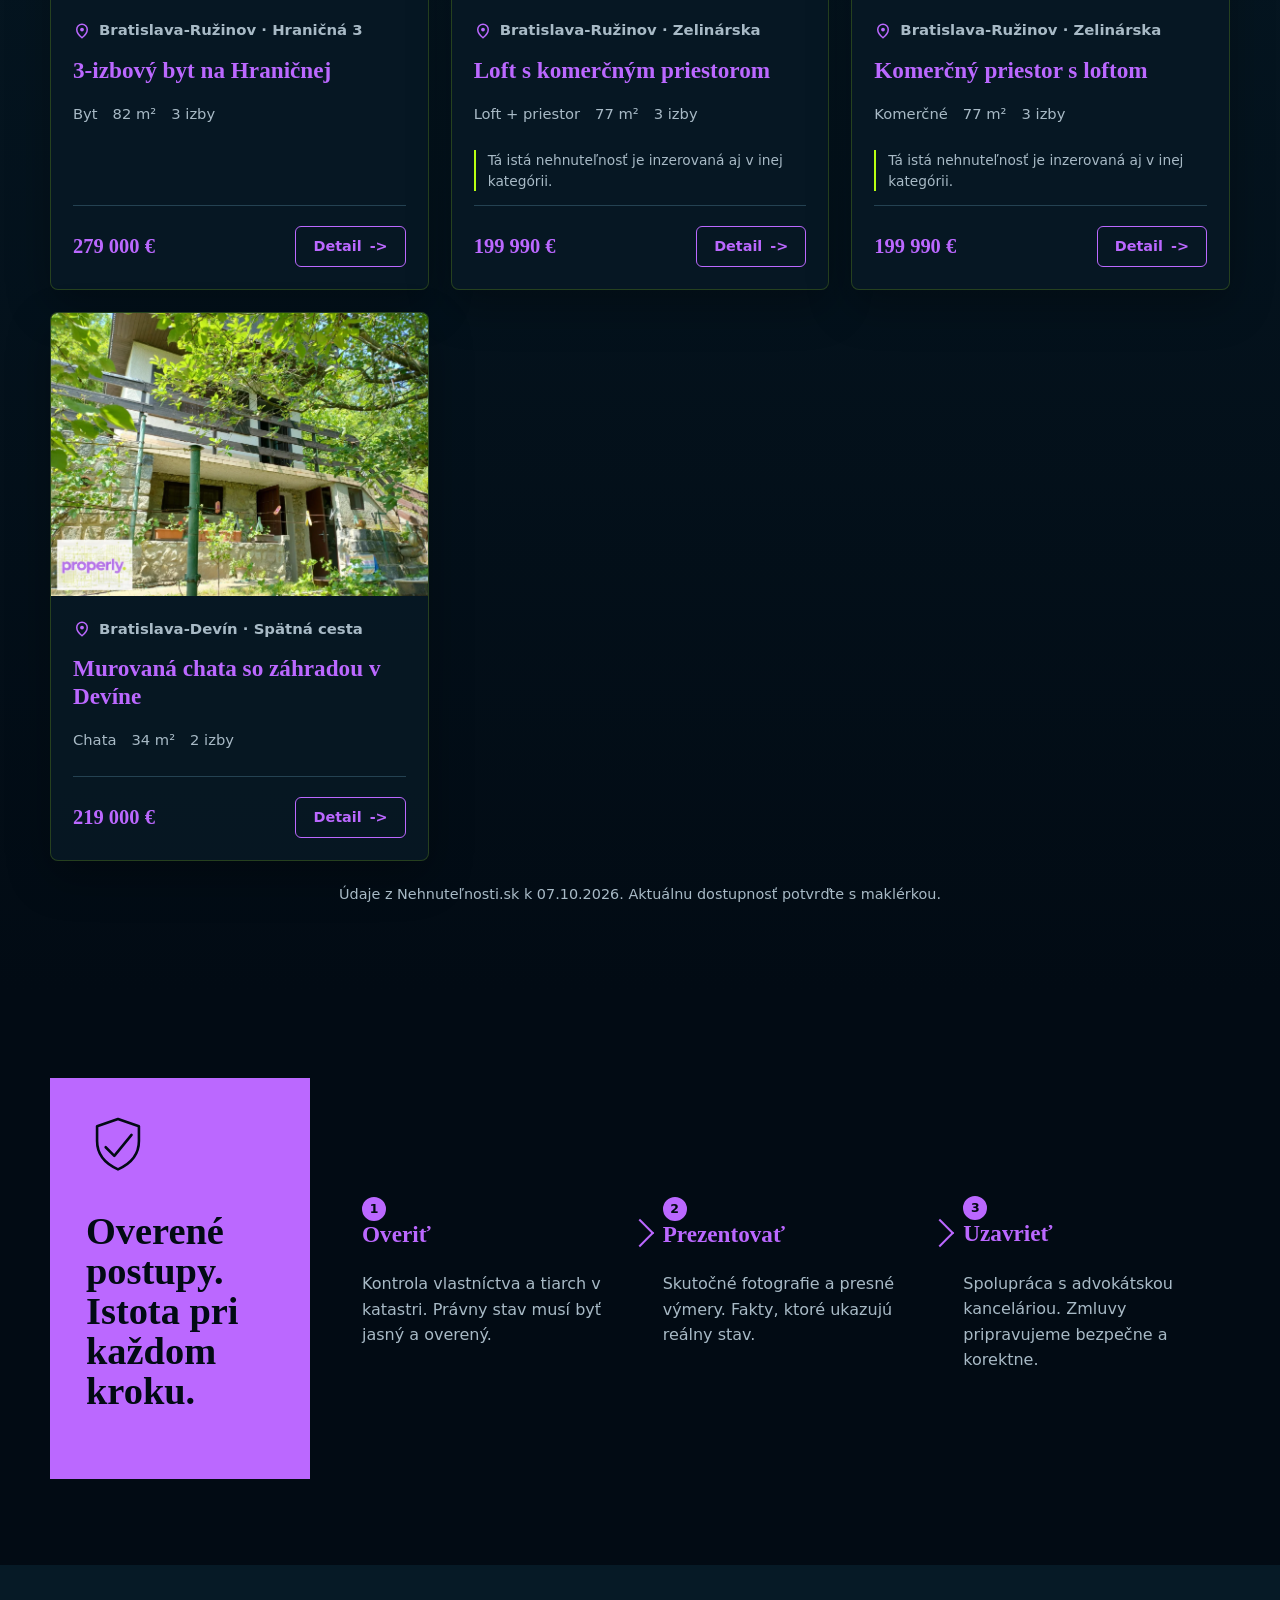
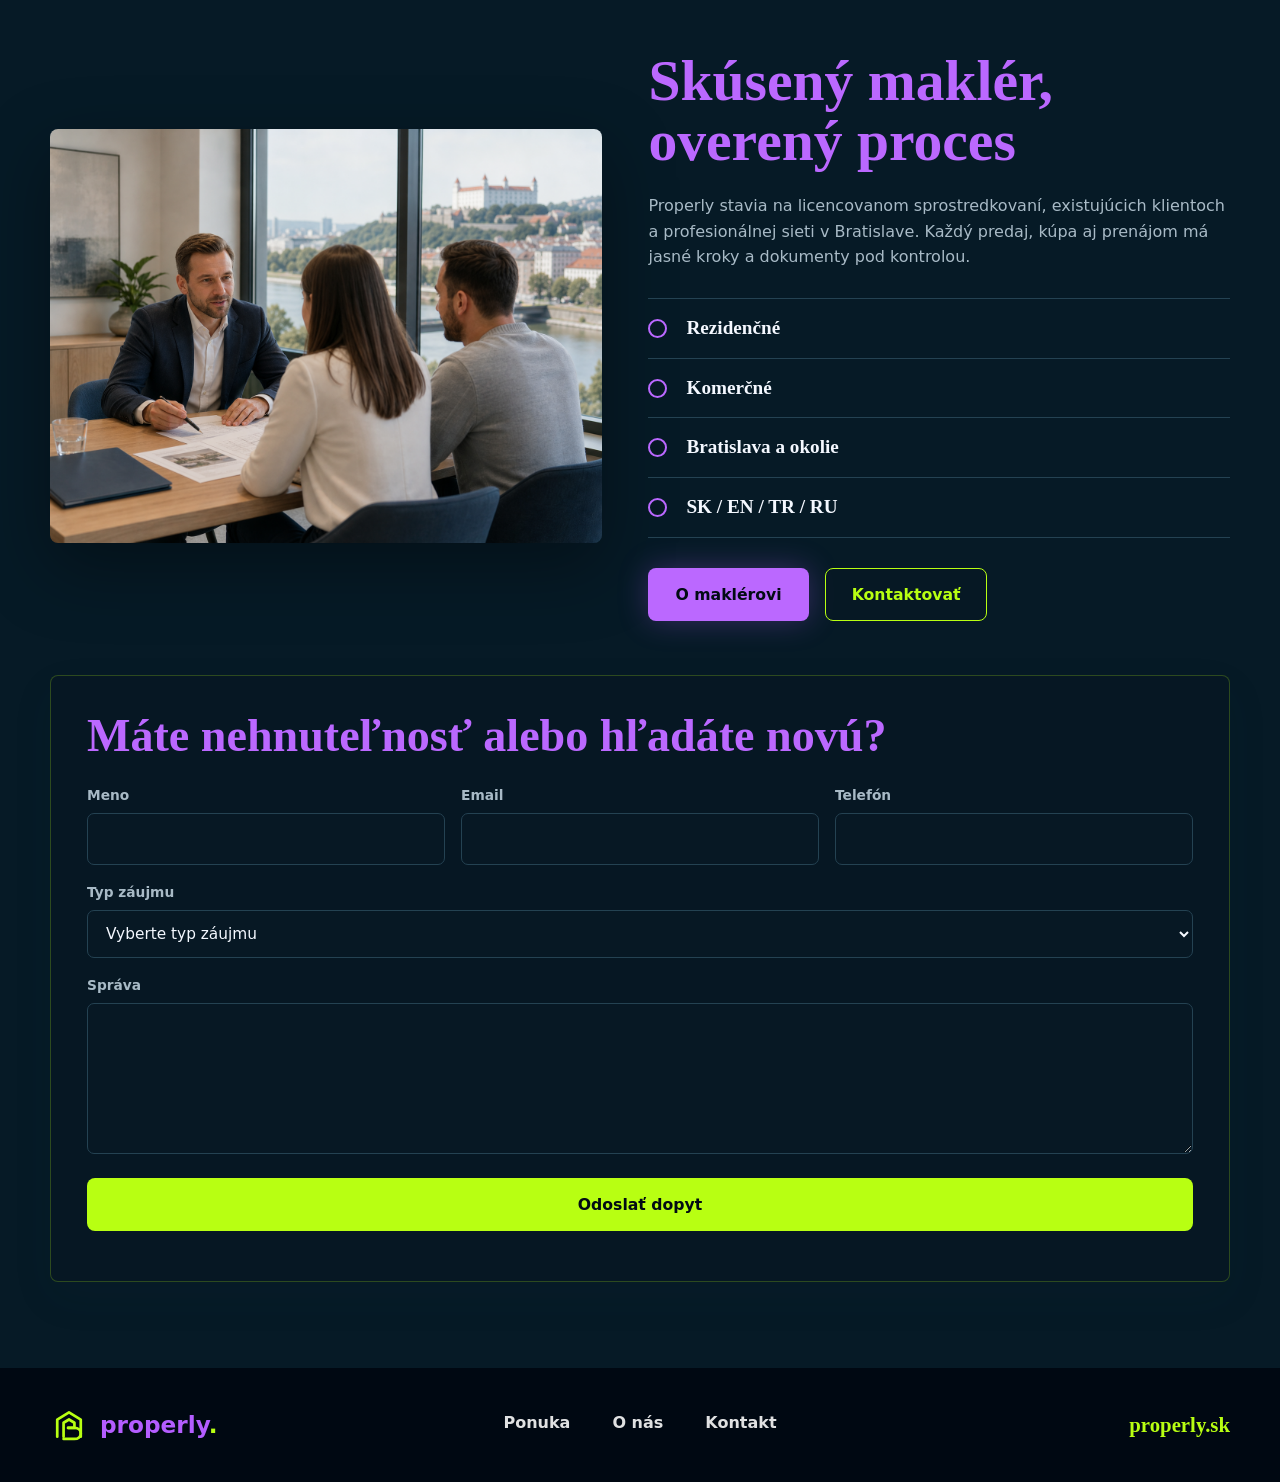
==== commit a2e065d9: "Replace sample catalogue with Miriam's real offers and prepare listing API" ====
--- a/index.html
+++ b/index.html
@@ -6,7 +6,7 @@
     <title>Properly | Property, done properly.</title>
     <meta name="description" content="Properly je realitná kancelária pre overené nehnuteľnosti v Bratislave a okolí.">
     <link rel="icon" href="data:,">
-    <link rel="stylesheet" href="assets/styles.css">
+    <link rel="stylesheet" href="assets/styles.css?v=real-offers-20261007">
   </head>
   <body data-page="home">
     <header class="site-header">
@@ -57,9 +57,8 @@
                 <span data-i18n="fieldLocation">Lokalita</span>
                 <select name="location">
                   <option value="" data-i18n="optionLocation">Vyberte lokalitu</option>
-                  <option value="Bratislava - Staré Mesto">Bratislava - Staré Mesto</option>
-                  <option value="Bratislava - Devín">Bratislava - Devín</option>
-                  <option value="Bratislava - Ružinov">Bratislava - Ružinov</option>
+                  <option value="Bratislava-Devín">Bratislava-Devín</option>
+                  <option value="Bratislava-Ružinov">Bratislava-Ružinov</option>
                 </select>
               </label>
               <label>
@@ -67,7 +66,7 @@
                 <select name="type">
                   <option value="" data-i18n="optionType">Vyberte typ</option>
                   <option value="apartment" data-i18n="typeApartment">Byt</option>
-                  <option value="house" data-i18n="typeHouse">Dom</option>
+                  <option value="cottage" data-i18n="typeCottage">Chata</option>
                   <option value="commercial" data-i18n="typeCommercial">Komerčné</option>
                 </select>
               </label>
@@ -82,7 +81,7 @@
               </label>
               <button class="button primary" type="submit" data-i18n="searchButton">Vyhľadať</button>
             </div>
-            <p class="sample-note" data-i18n="sampleNote">Vzorkové dáta označené. Ceny a miesta sa nemenia podľa jazyka.</p>
+            <p class="source-note" data-i18n="searchNote">Ponuky Miriam Bartošovičovej v Bratislave.</p>
           </form>
         </div>
       </section>
@@ -130,11 +129,12 @@
             <button class="is-active" type="button" data-feature-filter="buy" data-i18n="chipBuy">Kúpa</button>
             <button type="button" data-feature-filter="rent" data-i18n="chipRent">Prenájom</button>
             <button type="button" data-feature-filter="apartment" data-i18n="chipApartments">Byty</button>
-            <button type="button" data-feature-filter="house" data-i18n="chipHouses">Domy</button>
+            <button type="button" data-feature-filter="cottage" data-i18n="chipCottages">Chaty</button>
             <button type="button" data-feature-filter="commercial" data-i18n="chipCommercial">Komerčné</button>
           </div>
           <div class="listing-grid" id="featuredListings"></div>
-          <p class="center-note" data-i18n="recordsNote">Ukážkové záznamy pre návrh rozhrania. Reálne ponuky sa načítajú z backendu.</p>
+          <p class="center-note" data-i18n="recordsNote">Údaje z Nehnuteľnosti.sk k 07.10.2026. Aktuálnu dostupnosť potvrďte s maklérkou.</p>
+          <p class="center-note" data-source-status role="status" hidden></p>
         </div>
       </section>
 
@@ -242,6 +242,7 @@
       </div>
     </footer>
 
-    <script src="assets/site.js"></script>
+    <script src="assets/config.js?v=real-offers-20261007"></script>
+    <script src="assets/site.js?v=real-offers-20261007"></script>
   </body>
 </html>
--- a/assets/styles.css
+++ b/assets/styles.css
@@ -1,15 +1,19 @@
 :root {
-  --danube-slate: #18313a;
-  --registry-blue: #2f6f83;
-  --registry-blue-dark: #1f586b;
-  --limestone: #f3f5f2;
-  --copper-roof: #b85f3e;
-  --paper: #ffffff;
-  --mist-border: #d7ded8;
-  --charcoal: #202624;
-  --muted: #647178;
-  --line: rgba(24, 49, 58, 0.15);
-  --shadow: 0 20px 60px rgba(24, 49, 58, 0.12);
+  --danube-slate: #bb68ff;
+  --registry-blue: #bb68ff;
+  --registry-blue-dark: #9747e8;
+  --limestone: #061a26;
+  --copper-roof: #b8ff12;
+  --paper: #071824;
+  --mist-border: #244252;
+  --charcoal: #f4f8ff;
+  --muted: #a8bac6;
+  --blueprint-deep: #020b14;
+  --blueprint-navy: #001421;
+  --properly-purple: #b45dff;
+  --properly-lime: #b8ff12;
+  --line: rgba(184, 255, 18, 0.2);
+  --shadow: 0 24px 70px rgba(0, 0, 0, 0.36);
   --radius: 8px;
   --container: 1180px;
   --heading: Georgia, "Iowan Old Style", "Palatino Linotype", serif;
@@ -26,7 +30,12 @@
 
 body {
   margin: 0;
-  background: var(--paper);
+  background:
+    radial-gradient(circle at 82% 14%, rgba(184, 255, 18, 0.08), transparent 26rem),
+    linear-gradient(135deg, rgba(184, 255, 18, 0.045) 1px, transparent 1px),
+    linear-gradient(45deg, rgba(184, 255, 18, 0.03) 1px, transparent 1px),
+    var(--blueprint-deep);
+  background-size: auto, 42px 42px, 42px 42px, auto;
   color: var(--charcoal);
   font-family: var(--body);
   font-size: 16px;
@@ -57,7 +66,7 @@
 }
 
 :focus-visible {
-  outline: 3px solid rgba(184, 95, 62, 0.5);
+  outline: 3px solid var(--properly-lime);
   outline-offset: 3px;
 }
 
@@ -79,8 +88,8 @@
   align-items: center;
   gap: 28px;
   padding: 22px clamp(20px, 5vw, 58px);
-  background: rgba(255, 255, 255, 0.88);
-  border-bottom: 1px solid rgba(215, 222, 216, 0.65);
+  background: rgba(2, 11, 20, 0.9);
+  border-bottom: 1px solid rgba(184, 255, 18, 0.18);
   backdrop-filter: blur(18px);
 }
 
@@ -94,10 +103,20 @@
   letter-spacing: 0;
 }
 
+.brand span {
+  color: var(--properly-purple);
+  text-transform: lowercase;
+}
+
+.brand span::after {
+  color: var(--properly-lime);
+  content: ".";
+}
+
 .brand-mark {
   width: 38px;
   height: 38px;
-  color: var(--danube-slate);
+  color: var(--properly-lime);
 }
 
 .brand-mark path {
@@ -167,7 +186,7 @@
   position: relative;
   min-height: 770px;
   overflow: hidden;
-  background: linear-gradient(90deg, #fff 0%, #fff 38%, rgba(255, 255, 255, 0.2) 62%, rgba(255, 255, 255, 0) 100%);
+  background: var(--blueprint-deep);
 }
 
 .hero-media {
@@ -180,7 +199,10 @@
   position: absolute;
   inset: 0;
   z-index: 1;
-  background: linear-gradient(90deg, #fff 0%, #fff 33%, rgba(255, 255, 255, 0.86) 44%, rgba(255, 255, 255, 0.12) 65%, rgba(255, 255, 255, 0) 100%);
+  background:
+    linear-gradient(90deg, var(--blueprint-deep) 0%, rgba(2, 11, 20, 0.98) 36%, rgba(2, 11, 20, 0.74) 56%, rgba(2, 11, 20, 0.28) 100%),
+    linear-gradient(135deg, rgba(184, 255, 18, 0.18) 1px, transparent 1px);
+  background-size: auto, 40px 40px;
   content: "";
   pointer-events: none;
 }
@@ -250,7 +272,7 @@
 .hero-copy p,
 .compact-hero p {
   max-width: 640px;
-  color: #34454d;
+  color: #d5e1ea;
   font-size: clamp(1.05rem, 1.8vw, 1.28rem);
 }
 
@@ -281,8 +303,8 @@
 
 .button.primary {
   background: var(--registry-blue);
-  color: var(--paper);
-  box-shadow: 0 12px 26px rgba(47, 111, 131, 0.22);
+  color: var(--blueprint-deep);
+  box-shadow: 0 0 30px rgba(180, 93, 255, 0.28);
 }
 
 .button.primary:hover {
@@ -290,14 +312,14 @@
 }
 
 .button.secondary {
-  background: rgba(255, 255, 255, 0.82);
-  border-color: var(--registry-blue);
-  color: var(--registry-blue);
+  background: rgba(7, 24, 36, 0.76);
+  border-color: var(--properly-lime);
+  color: var(--properly-lime);
 }
 
 .button.accent {
   background: var(--copper-roof);
-  color: var(--paper);
+  color: var(--blueprint-deep);
 }
 
 .search-panel {
@@ -305,8 +327,8 @@
   width: min(730px, 100%);
   margin-top: 10px;
   padding: 24px;
-  background: rgba(255, 255, 255, 0.94);
-  border: 1px solid rgba(215, 222, 216, 0.84);
+  background: rgba(7, 24, 36, 0.9);
+  border: 1px solid rgba(184, 255, 18, 0.26);
   border-radius: var(--radius);
   box-shadow: var(--shadow);
 }
@@ -349,8 +371,8 @@
 
 .filter-chips button.is-active,
 .filter-chips button:hover {
-  background: var(--registry-blue);
-  color: var(--paper);
+  background: var(--properly-lime);
+  color: var(--blueprint-deep);
 }
 
 .search-fields,
@@ -364,7 +386,7 @@
 label span {
   display: block;
   margin-bottom: 7px;
-  color: #526269;
+  color: var(--muted);
   font-size: 0.86rem;
   font-weight: 700;
 }
@@ -385,23 +407,23 @@
   resize: vertical;
 }
 
-.sample-note,
+.source-note,
 .center-note,
 .form-status {
   color: var(--muted);
   font-size: 0.9rem;
 }
 
-.sample-note {
+.source-note {
   margin: 16px 0 0;
 }
 
 .verification-strip {
   position: relative;
   z-index: 3;
-  background: var(--paper);
-  border-top: 1px solid rgba(215, 222, 216, 0.8);
-  border-bottom: 1px solid rgba(215, 222, 216, 0.8);
+  background: rgba(2, 11, 20, 0.94);
+  border-top: 1px solid rgba(184, 255, 18, 0.22);
+  border-bottom: 1px solid rgba(184, 255, 18, 0.22);
 }
 
 .ribbon-rail {
@@ -416,7 +438,7 @@
   display: flex;
   align-items: center;
   gap: 15px;
-  color: var(--danube-slate);
+  color: var(--charcoal);
   font-size: 0.94rem;
   line-height: 1.35;
 }
@@ -494,7 +516,7 @@
 }
 
 .ribbon-rail strong {
-  color: var(--danube-slate);
+  color: var(--charcoal);
   font-size: 0.95rem;
 }
 
@@ -504,7 +526,9 @@
 }
 
 .listings-preview {
-  background: linear-gradient(180deg, var(--limestone) 0%, #fff 100%);
+  background:
+    linear-gradient(180deg, var(--limestone) 0%, var(--blueprint-deep) 100%),
+    linear-gradient(90deg, rgba(184, 255, 18, 0.06) 1px, transparent 1px);
 }
 
 .section-heading {
@@ -545,11 +569,14 @@
 }
 
 .listing-card {
+  display: flex;
+  flex-direction: column;
+  min-width: 0;
   overflow: hidden;
-  background: var(--paper);
-  border: 1px solid rgba(215, 222, 216, 0.88);
+  background: rgba(7, 24, 36, 0.92);
+  border: 1px solid rgba(184, 255, 18, 0.18);
   border-radius: var(--radius);
-  box-shadow: 0 16px 36px rgba(24, 49, 58, 0.09);
+  box-shadow: 0 16px 44px rgba(0, 0, 0, 0.28);
 }
 
 .listing-card .image-wrap {
@@ -576,7 +603,7 @@
   left: 14px;
   border-radius: 5px;
   background: var(--copper-roof);
-  color: var(--paper);
+  color: var(--blueprint-deep);
   padding: 6px 10px;
   font-size: 0.75rem;
   font-weight: 850;
@@ -584,6 +611,9 @@
 }
 
 .listing-body {
+  display: flex;
+  flex: 1;
+  flex-direction: column;
   padding: 22px;
 }
 
@@ -591,12 +621,13 @@
   display: flex;
   align-items: center;
   gap: 8px;
-  color: #526269;
+  color: var(--muted);
   font-size: 0.93rem;
   font-weight: 650;
 }
 
 .location-line svg {
+  flex-shrink: 0;
   width: 18px;
   height: 18px;
   color: var(--registry-blue);
@@ -610,7 +641,7 @@
   display: flex;
   flex-wrap: wrap;
   gap: 15px;
-  color: #53636a;
+  color: var(--muted);
   font-size: 0.92rem;
 }
 
@@ -625,7 +656,7 @@
   align-items: center;
   justify-content: space-between;
   gap: 16px;
-  margin-top: 24px;
+  margin-top: auto;
   padding-top: 20px;
   border-top: 1px solid var(--mist-border);
 }
@@ -658,8 +689,43 @@
   text-align: center;
 }
 
+.empty-results {
+  grid-column: 1 / -1;
+  padding: 32px 0;
+}
+
+.listing-body .spec-row {
+  margin-bottom: 24px;
+}
+
+.related-offer {
+  border-left: 2px solid var(--properly-lime);
+  padding-left: 12px;
+  color: var(--muted);
+  font-size: 0.86rem;
+  line-height: 1.5;
+}
+
+.related-offer a {
+  color: var(--properly-purple);
+  text-decoration: underline;
+}
+
+.listing-card a:focus-visible,
+.detail-hero a:focus-visible,
+.detail-hero button:focus-visible,
+.detail-content a:focus-visible {
+  outline: 3px solid var(--properly-lime);
+  outline-offset: 3px;
+}
+
+.listing-card .image-wrap:focus-visible,
+.gallery-main-link:focus-visible {
+  outline-offset: -4px;
+}
+
 .process-section {
-  background: var(--paper);
+  background: var(--blueprint-deep);
 }
 
 .process-grid {
@@ -676,17 +742,17 @@
   min-height: 270px;
   padding: 36px;
   background: var(--registry-blue);
-  color: var(--paper);
+  color: var(--blueprint-deep);
 }
 
 .process-anchor svg {
   width: 64px;
   margin-bottom: 34px;
-  color: var(--paper);
+  color: var(--blueprint-deep);
 }
 
 .process-anchor h2 {
-  color: var(--paper);
+  color: var(--blueprint-deep);
   font-size: clamp(2rem, 3vw, 2.6rem);
 }
 
@@ -718,14 +784,14 @@
 .step-number {
   background: var(--registry-blue);
   border-color: var(--registry-blue);
-  color: var(--paper);
+  color: var(--blueprint-deep);
 }
 
 .process-steps p,
 .bio-copy p,
 .about-copy p,
 .contact-aside p {
-  color: #526269;
+  color: var(--muted);
 }
 
 .bio-contact {
@@ -772,7 +838,7 @@
 .aside-lines span {
   padding: 14px 0 14px 38px;
   border-bottom: 1px solid var(--mist-border);
-  color: var(--danube-slate);
+  color: var(--charcoal);
   font-family: var(--heading);
   font-size: 1.2rem;
   font-weight: 700;
@@ -798,13 +864,14 @@
   grid-column: 1 / -1;
   margin-top: 8px;
   padding: 36px;
-  background: var(--paper);
-  border: 1px solid rgba(215, 222, 216, 0.9);
+  background: rgba(7, 24, 36, 0.94);
+  border: 1px solid rgba(184, 255, 18, 0.22);
   border-radius: var(--radius);
   box-shadow: 0 16px 42px rgba(24, 49, 58, 0.08);
 }
 
 .contact-panel h2 {
+  overflow-wrap: anywhere;
   margin-bottom: 24px;
   font-size: clamp(2rem, 3.6vw, 3.2rem);
 }
@@ -832,7 +899,7 @@
 }
 
 .site-footer {
-  background: var(--danube-slate);
+  background: #000812;
   color: rgba(255, 255, 255, 0.88);
   padding: 38px 0;
 }
@@ -845,11 +912,11 @@
 }
 
 .footer-brand {
-  color: var(--paper);
+  color: var(--properly-purple);
 }
 
 .footer-brand .brand-mark {
-  color: var(--copper-roof);
+  color: var(--properly-lime);
 }
 
 .site-footer nav {
@@ -860,14 +927,16 @@
 
 .footer-domain {
   justify-self: end;
-  color: #7fb6c5;
+  color: var(--properly-lime);
   font-family: var(--heading);
   font-size: 1.3rem;
   font-weight: 700;
 }
 
 .page-hero {
-  background: linear-gradient(180deg, var(--limestone), var(--paper));
+  background:
+    linear-gradient(180deg, var(--limestone), var(--blueprint-deep)),
+    linear-gradient(90deg, rgba(184, 255, 18, 0.06) 1px, transparent 1px);
   border-bottom: 1px solid var(--mist-border);
   padding: 60px 0 52px;
 }
@@ -916,7 +985,7 @@
 
 #listingCount {
   margin: 0;
-  color: var(--danube-slate);
+  color: var(--charcoal);
   font-weight: 800;
 }
 
@@ -933,36 +1002,101 @@
 }
 
 .detail-gallery {
+  min-width: 0;
   overflow: hidden;
   border-radius: var(--radius);
   background: var(--paper);
   box-shadow: var(--shadow);
 }
 
-.detail-gallery img {
+.gallery-main-link {
+  display: block;
+}
+
+.detail-gallery .gallery-main {
   width: 100%;
+  height: auto;
   aspect-ratio: 4 / 3;
-  object-fit: cover;
+  object-fit: contain;
+  background: var(--blueprint-deep);
+}
+
+.gallery-controls {
+  display: flex;
+  align-items: center;
+  justify-content: space-between;
+  gap: 12px;
+  padding: 12px;
+  color: var(--muted);
+  font-size: 0.9rem;
+}
+
+.gallery-controls button {
+  width: 44px;
+  height: 44px;
+  flex-shrink: 0;
+  border: 1px solid var(--mist-border);
+  border-radius: 6px;
+  background: var(--limestone);
+  color: var(--properly-lime);
+  font-size: 1.3rem;
+}
+
+.gallery-thumbnails {
+  display: flex;
+  gap: 8px;
+  overflow-x: auto;
+  padding: 4px 12px 16px;
+}
+
+.gallery-thumbnails button {
+  width: 88px;
+  height: 68px;
+  flex: 0 0 88px;
+  padding: 2px;
+  border: 2px solid transparent;
+  border-radius: 5px;
+  background: var(--blueprint-deep);
+}
+
+.gallery-thumbnails button[aria-pressed="true"] {
+  border-color: var(--properly-lime);
+}
+
+.gallery-thumbnails img {
+  width: 100%;
+  height: 100%;
+  object-fit: contain;
 }
 
 .detail-summary {
+  min-width: 0;
   padding: 12px 0 36px;
 }
 
 .detail-summary h1 {
   margin-bottom: 14px;
-  font-size: clamp(2.8rem, 5vw, 5rem);
-}
-
-.detail-summary .sample-note {
-  display: inline-flex;
-  margin: 0 0 18px;
-  border-radius: 5px;
-  background: var(--copper-roof);
-  color: var(--paper);
-  padding: 7px 10px;
-  font-weight: 850;
-  letter-spacing: 0.03em;
+  font-size: 2.5rem;
+  overflow-wrap: break-word;
+}
+
+.detail-summary .source-note {
+  margin: 20px 0 14px;
+}
+
+.detail-summary .source-link {
+  white-space: normal;
+}
+
+.broker-name {
+  font-weight: 700;
+}
+
+.map-link,
+.inquiry-panel .button {
+  white-space: normal;
+  text-align: center;
+  overflow-wrap: anywhere;
 }
 
 .detail-price {
@@ -973,12 +1107,12 @@
 }
 
 .detail-content {
-  background: var(--paper);
+  background: var(--blueprint-deep);
 }
 
 .detail-grid {
   display: grid;
-  grid-template-columns: 1fr 360px;
+  grid-template-columns: minmax(0, 1fr) 360px;
   gap: 44px;
 }
 
@@ -1002,6 +1136,10 @@
   border-right: 1px solid var(--mist-border);
 }
 
+.spec-panel div:nth-child(4n) {
+  border-right: 0;
+}
+
 .spec-panel div:last-child {
   border-right: 0;
 }
@@ -1015,8 +1153,9 @@
 
 .spec-panel strong {
   display: block;
+  overflow-wrap: anywhere;
   margin-top: 6px;
-  color: var(--danube-slate);
+  color: var(--charcoal);
   font-size: 1.2rem;
 }
 
@@ -1032,53 +1171,6 @@
   padding: 24px;
 }
 
-.map-box {
-  position: relative;
-  min-height: 260px;
-  overflow: hidden;
-  border-radius: 6px;
-  background:
-    linear-gradient(135deg, rgba(47, 111, 131, 0.14) 0 25%, transparent 25% 50%, rgba(47, 111, 131, 0.1) 50% 75%, transparent 75%),
-    #edf2f0;
-  background-size: 44px 44px;
-}
-
-.map-box::before,
-.map-box::after {
-  position: absolute;
-  background: rgba(184, 95, 62, 0.82);
-  content: "";
-}
-
-.map-box::before {
-  left: 18%;
-  right: 12%;
-  top: 44%;
-  height: 3px;
-  transform: rotate(-12deg);
-}
-
-.map-box::after {
-  left: 48%;
-  top: 24%;
-  width: 3px;
-  height: 60%;
-  transform: rotate(18deg);
-}
-
-.map-pin {
-  position: absolute;
-  left: 50%;
-  top: 48%;
-  z-index: 2;
-  width: 26px;
-  height: 26px;
-  border: 6px solid var(--registry-blue);
-  border-radius: 50% 50% 50% 0;
-  background: var(--paper);
-  transform: rotate(-45deg);
-}
-
 .detail-side {
   position: sticky;
   top: 104px;
@@ -1105,6 +1197,42 @@
   overflow: hidden;
   border-radius: var(--radius);
   box-shadow: var(--shadow);
+}
+
+.agency-profile {
+  margin-top: 26px;
+}
+
+.agency-profile dl {
+  display: grid;
+  grid-template-columns: repeat(2, minmax(0, 1fr));
+  gap: 20px;
+  margin: 0;
+}
+
+.agency-profile dt {
+  color: var(--muted);
+  font-size: 0.85rem;
+}
+
+.agency-profile dd {
+  margin: 4px 0 0;
+  font-weight: 700;
+}
+
+.agency-profile-source {
+  margin: 14px 0 0;
+}
+
+.agency-profile .text-link {
+  white-space: normal;
+  overflow-wrap: anywhere;
+}
+
+.agency-profile a:focus-visible,
+.certificate-preview:focus-visible {
+  outline: 3px solid var(--properly-lime);
+  outline-offset: 4px;
 }
 
 .timeline-list {
@@ -1131,6 +1259,75 @@
   font-size: 1.45rem;
 }
 
+.certificate-section {
+  background:
+    linear-gradient(135deg, rgba(184, 255, 18, 0.05) 1px, transparent 1px),
+    var(--blueprint-deep);
+  background-size: 42px 42px, auto;
+  border-top: 1px solid rgba(184, 255, 18, 0.16);
+}
+
+.certificate-grid {
+  display: grid;
+  grid-template-columns: minmax(0, 0.85fr) minmax(320px, 1.15fr);
+  gap: 54px;
+  align-items: center;
+}
+
+.certificate-copy {
+  max-width: 620px;
+}
+
+.certificate-copy h2 {
+  color: var(--danube-slate);
+  font-size: clamp(2.1rem, 4vw, 4.2rem);
+}
+
+.certificate-copy p {
+  color: var(--muted);
+}
+
+.certificate-facts {
+  display: grid;
+  gap: 12px;
+  margin: 26px 0;
+}
+
+.certificate-facts span {
+  border-left: 3px solid var(--properly-lime);
+  padding: 6px 0 6px 14px;
+  color: var(--charcoal);
+  font-weight: 800;
+}
+
+.certificate-preview {
+  position: relative;
+  display: block;
+  overflow: hidden;
+  border: 1px solid rgba(184, 255, 18, 0.28);
+  border-radius: var(--radius);
+  background: #fff;
+  box-shadow: var(--shadow);
+}
+
+.certificate-preview img {
+  width: 100%;
+  height: auto;
+  background: #fff;
+}
+
+.certificate-preview span {
+  position: absolute;
+  right: 18px;
+  bottom: 18px;
+  border-radius: 6px;
+  background: var(--properly-lime);
+  color: var(--blueprint-deep);
+  font-size: 0.88rem;
+  font-weight: 850;
+  padding: 10px 13px;
+}
+
 .contact-page-section {
   background: var(--limestone);
 }
@@ -1143,12 +1340,12 @@
 }
 
 .contact-aside h2 {
-  color: var(--paper);
+  color: var(--blueprint-deep);
   font-size: clamp(2rem, 3vw, 3rem);
 }
 
 .contact-aside p {
-  color: rgba(255, 255, 255, 0.82);
+  color: rgba(2, 11, 20, 0.78);
 }
 
 .contact-aside .aside-lines {
@@ -1157,7 +1354,7 @@
 
 .contact-aside .aside-lines span {
   border-color: rgba(255, 255, 255, 0.22);
-  color: var(--paper);
+  color: var(--blueprint-deep);
 }
 
 .contact-panel.standalone {
@@ -1181,17 +1378,21 @@
   }
 
   .hero-media::before {
-    background: linear-gradient(180deg, #fff 0%, rgba(255, 255, 255, 0.92) 48%, rgba(255, 255, 255, 0.66) 100%);
+    background:
+      linear-gradient(180deg, rgba(2, 11, 20, 0.98) 0%, rgba(2, 11, 20, 0.88) 52%, rgba(2, 11, 20, 0.74) 100%),
+      linear-gradient(135deg, rgba(184, 255, 18, 0.14) 1px, transparent 1px);
+    background-size: auto, 36px 36px;
   }
 
   .hero-grid,
   .detail-shell,
   .detail-grid,
   .about-grid,
+  .certificate-grid,
   .contact-page-grid,
   .bio-grid,
   .process-grid {
-    grid-template-columns: 1fr;
+    grid-template-columns: minmax(0, 1fr);
   }
 
   .search-fields,
@@ -1238,6 +1439,19 @@
 }
 
 @media (max-width: 680px) {
+  .compact-hero h1 {
+    font-size: 1.875rem;
+    overflow-wrap: anywhere;
+  }
+
+  .detail-summary h1 {
+    font-size: 2rem;
+  }
+
+  .agency-profile dl {
+    grid-template-columns: 1fr;
+  }
+
   .container {
     width: min(100% - 28px, var(--container));
   }
@@ -1341,3 +1555,17 @@
     transition: none !important;
   }
 }
+.no-photo {
+  display: grid;
+  place-items: center;
+  min-height: 100%;
+  padding: 24px;
+  color: var(--ink, #F4F8FF);
+  background: #071824;
+  text-align: center;
+}
+
+.detail-no-photo {
+  min-height: 240px;
+  aspect-ratio: 4 / 3;
+}
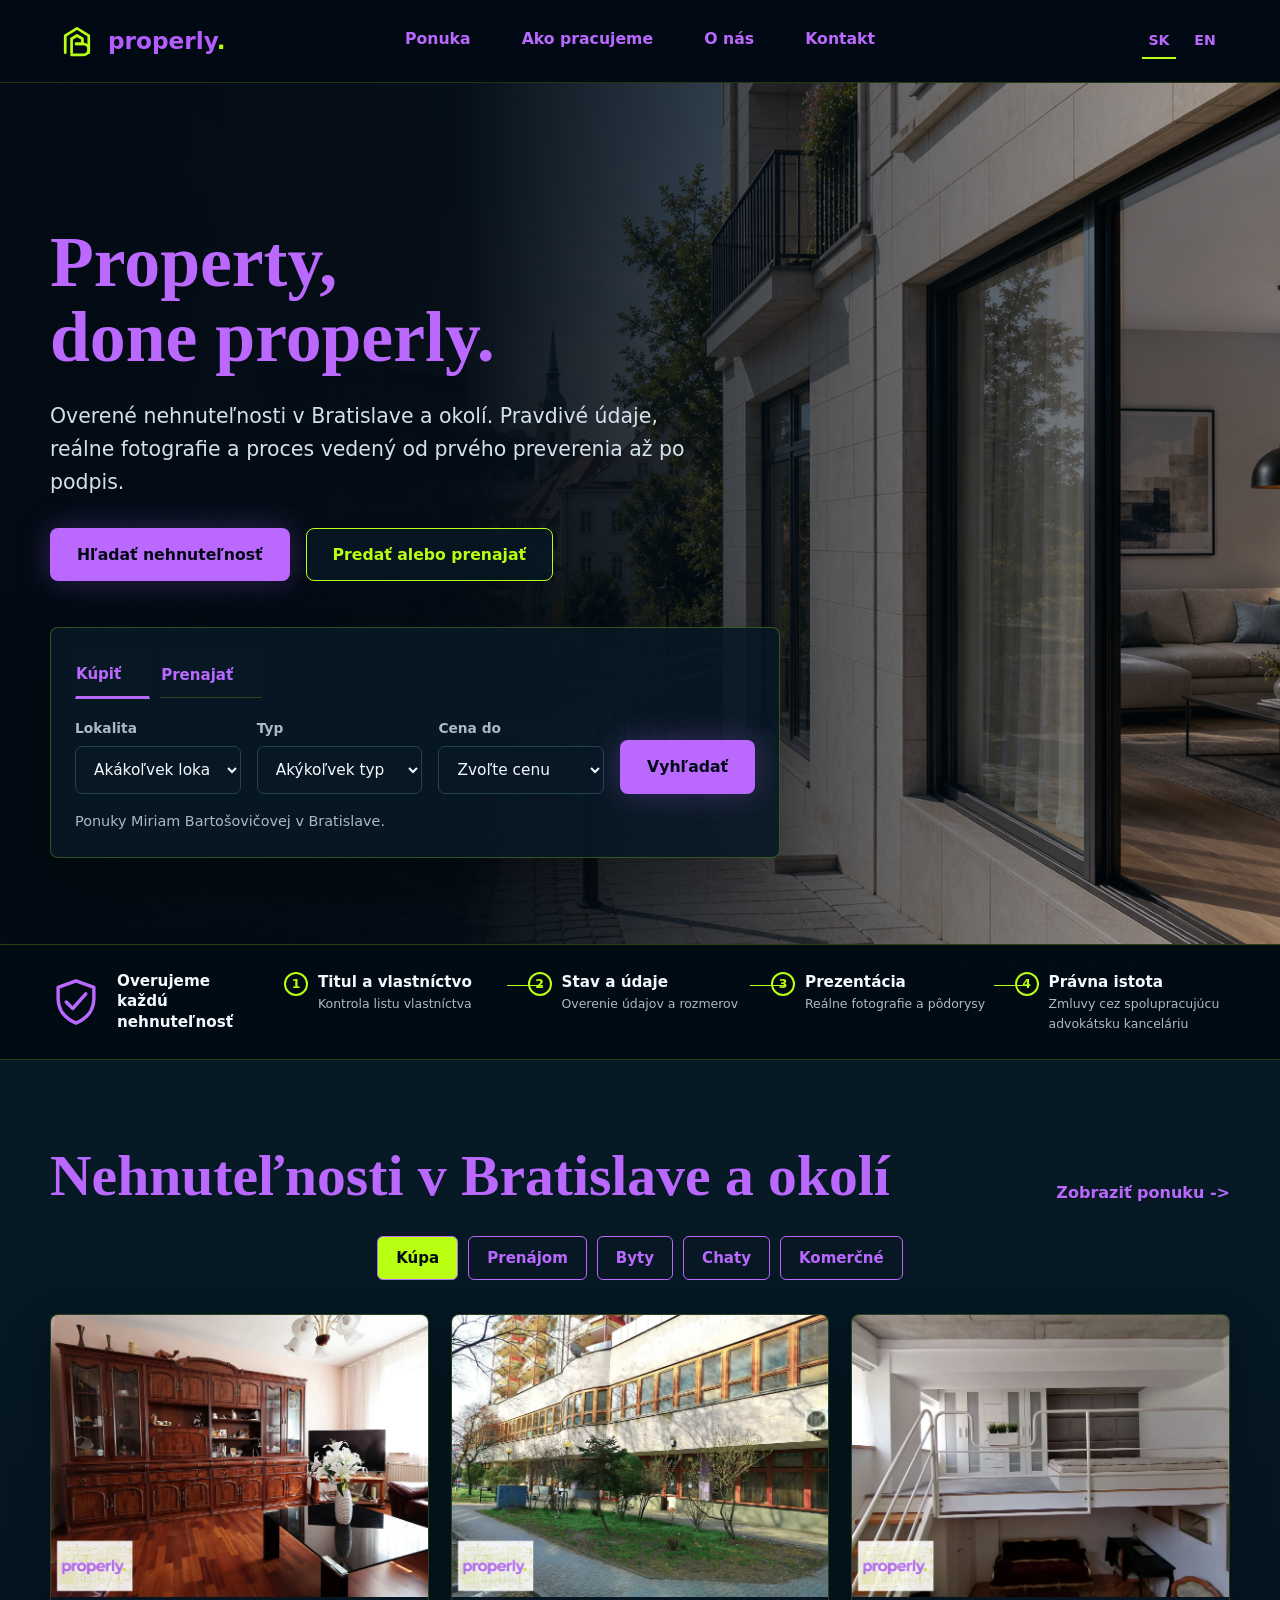
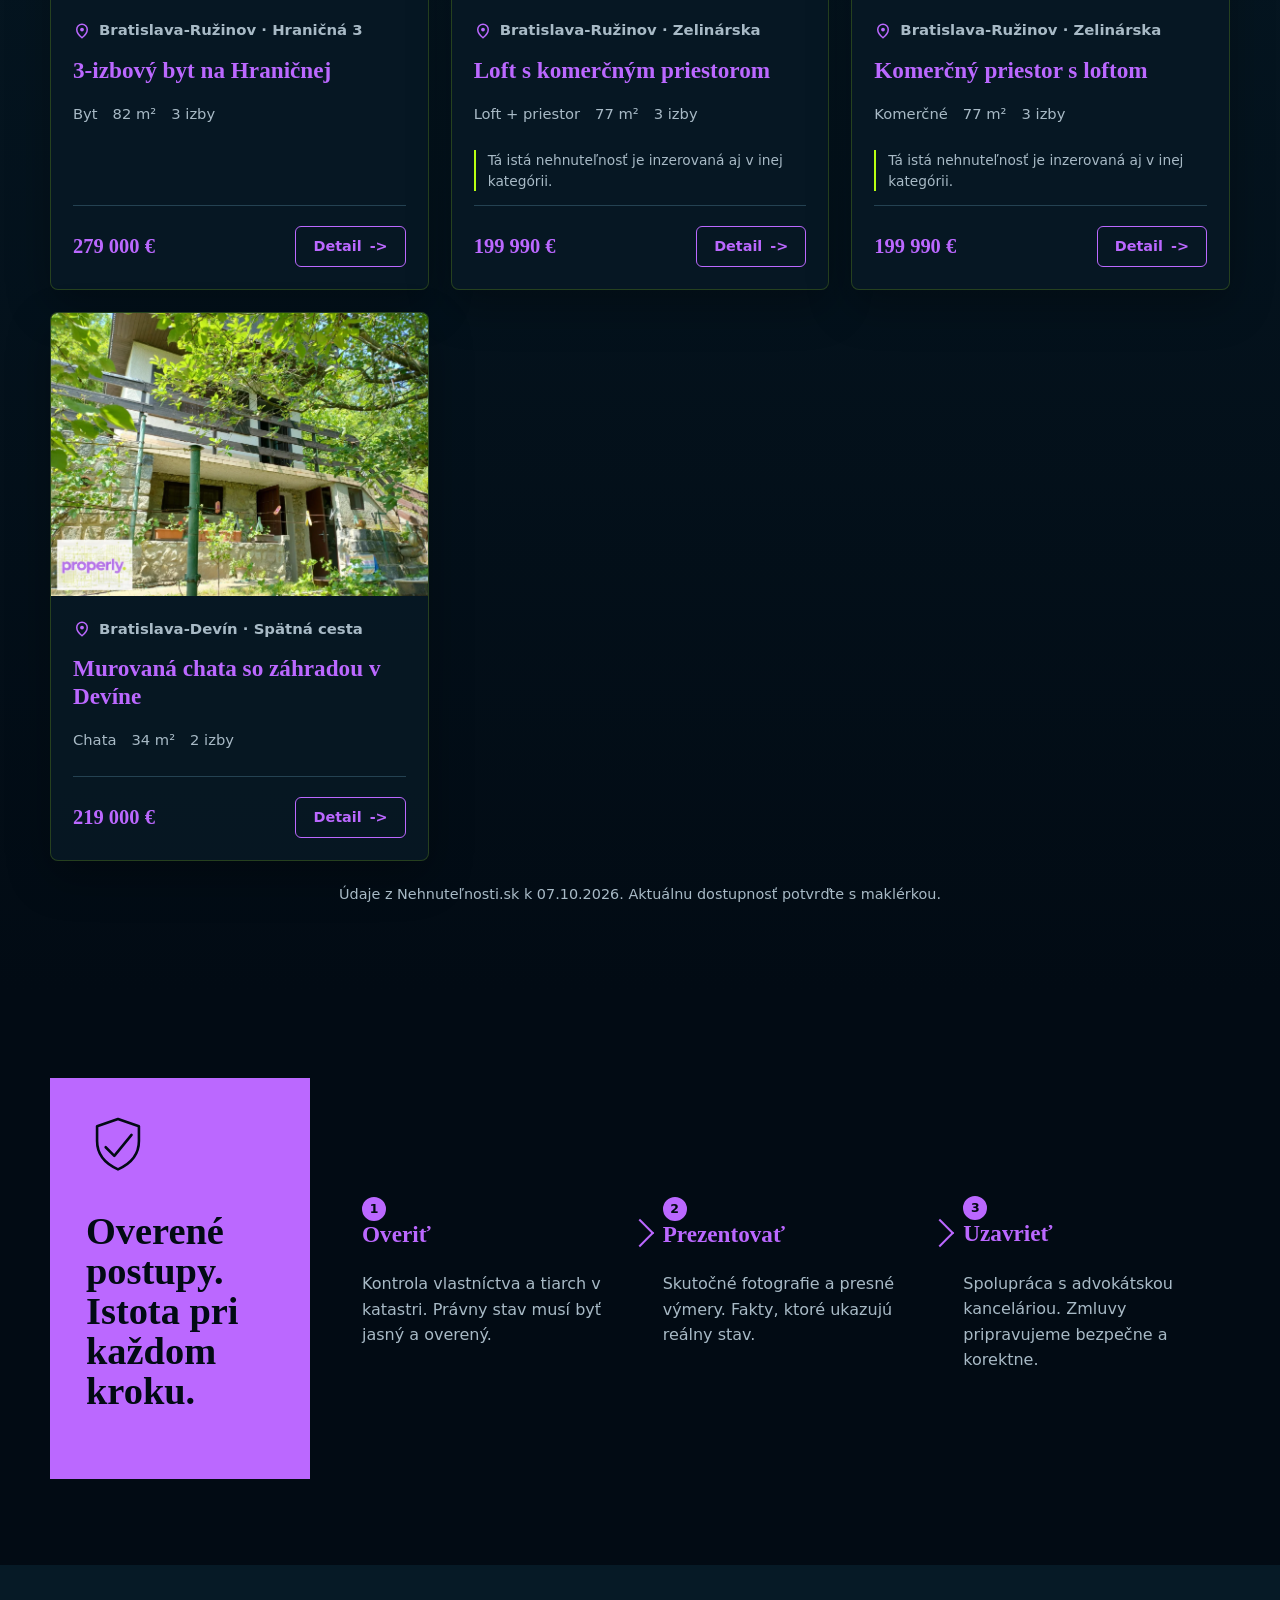
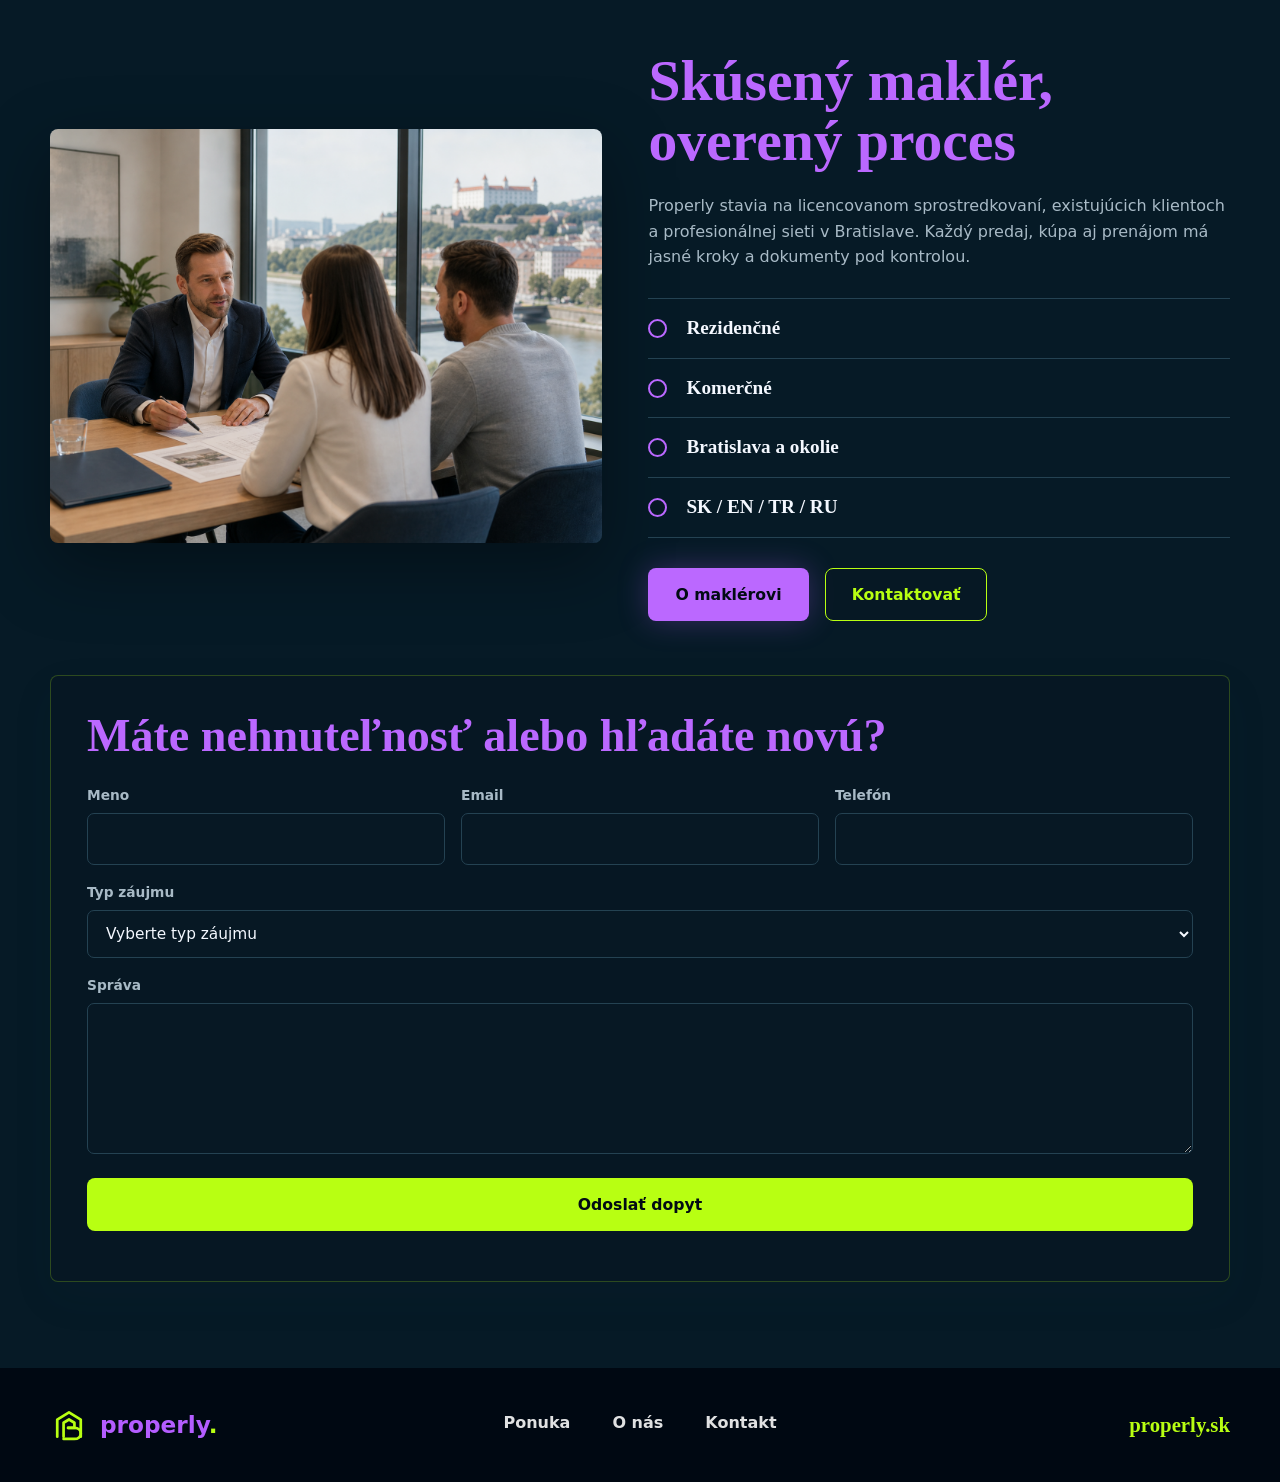
==== commit c605d58d: "Limit website languages to Slovak and English" ====
--- a/index.html
+++ b/index.html
@@ -27,8 +27,6 @@
       <div class="language-switcher" aria-label="Language switcher">
         <button type="button" data-lang="sk" aria-label="Slovensky">SK</button>
         <button type="button" data-lang="en" aria-label="English">EN</button>
-        <button type="button" data-lang="tr" aria-label="Türkçe">TR</button>
-        <button type="button" data-lang="ru" aria-label="Русский">RU</button>
       </div>
     </header>
 
@@ -243,6 +241,6 @@
     </footer>
 
     <script src="assets/config.js?v=real-offers-20261007"></script>
-    <script src="assets/site.js?v=real-offers-20261007"></script>
+    <script src="assets/site.js?v=sk-en-20261023"></script>
   </body>
 </html>
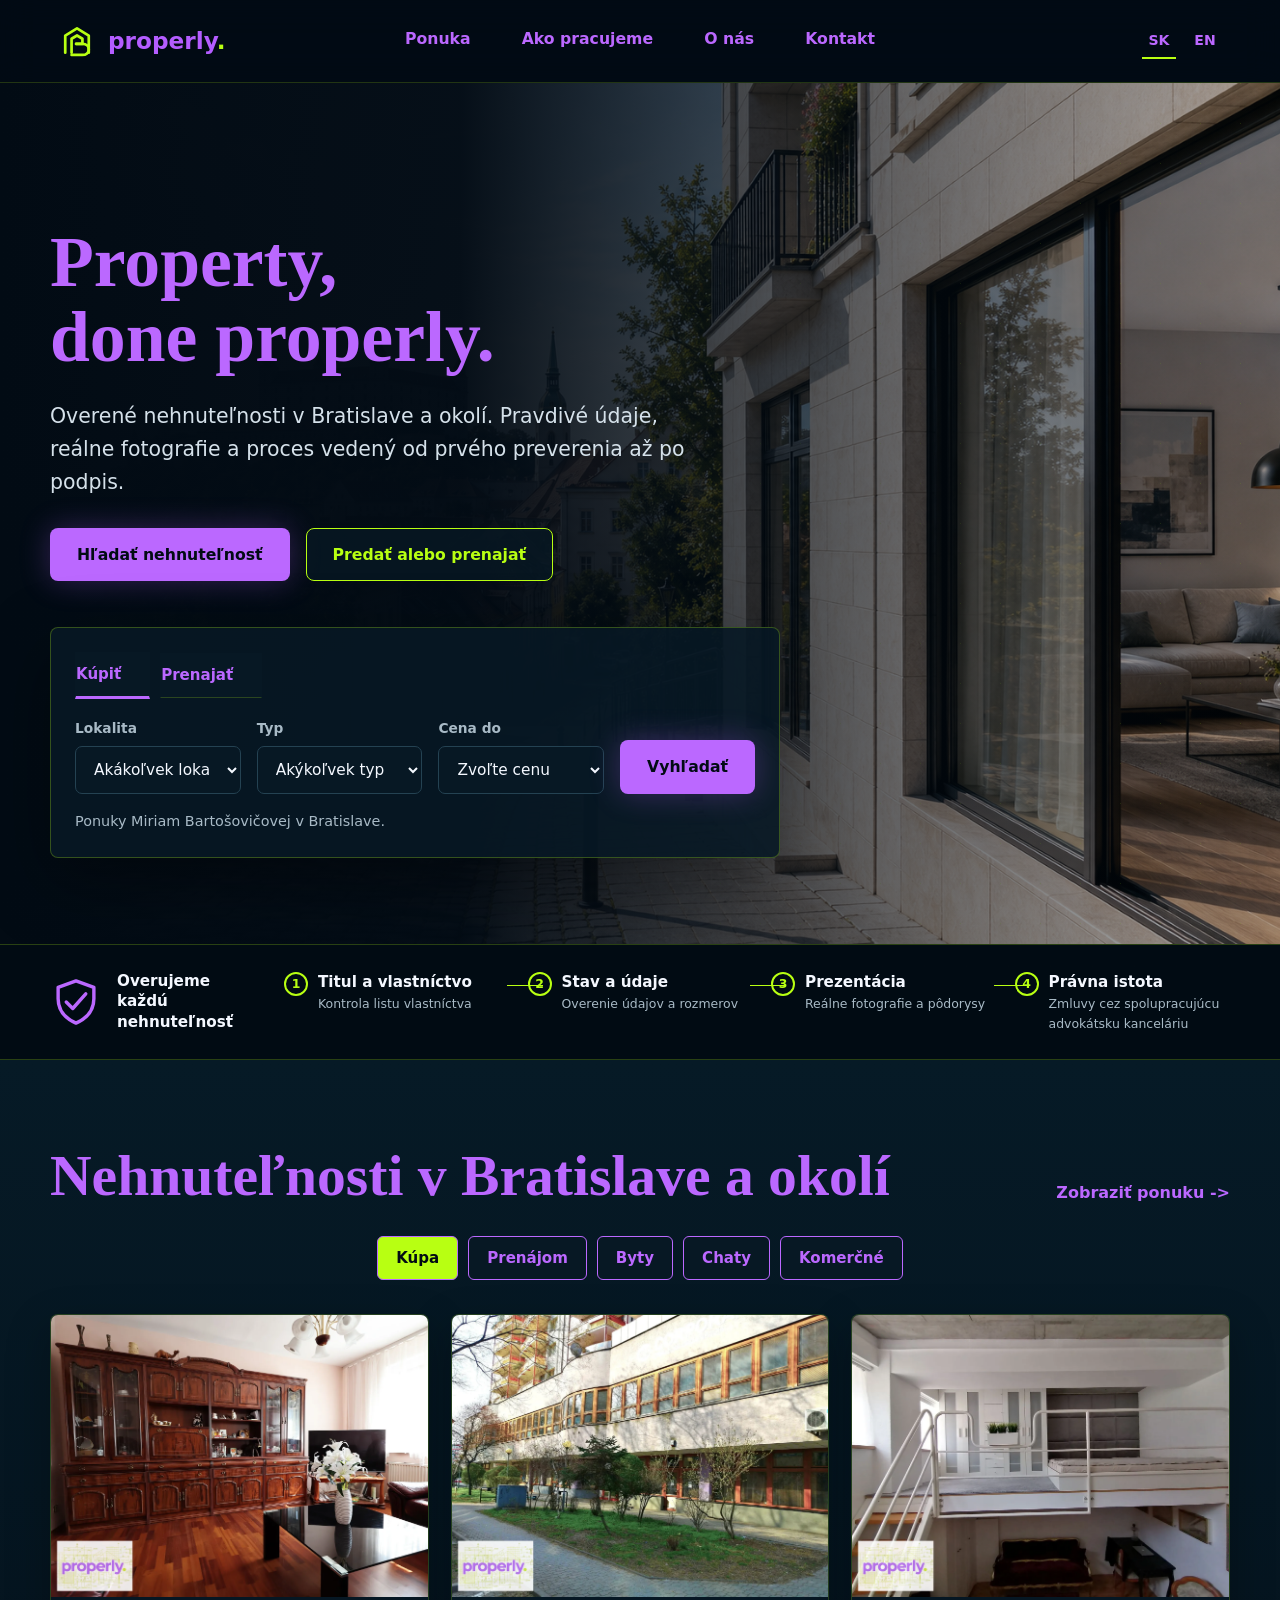
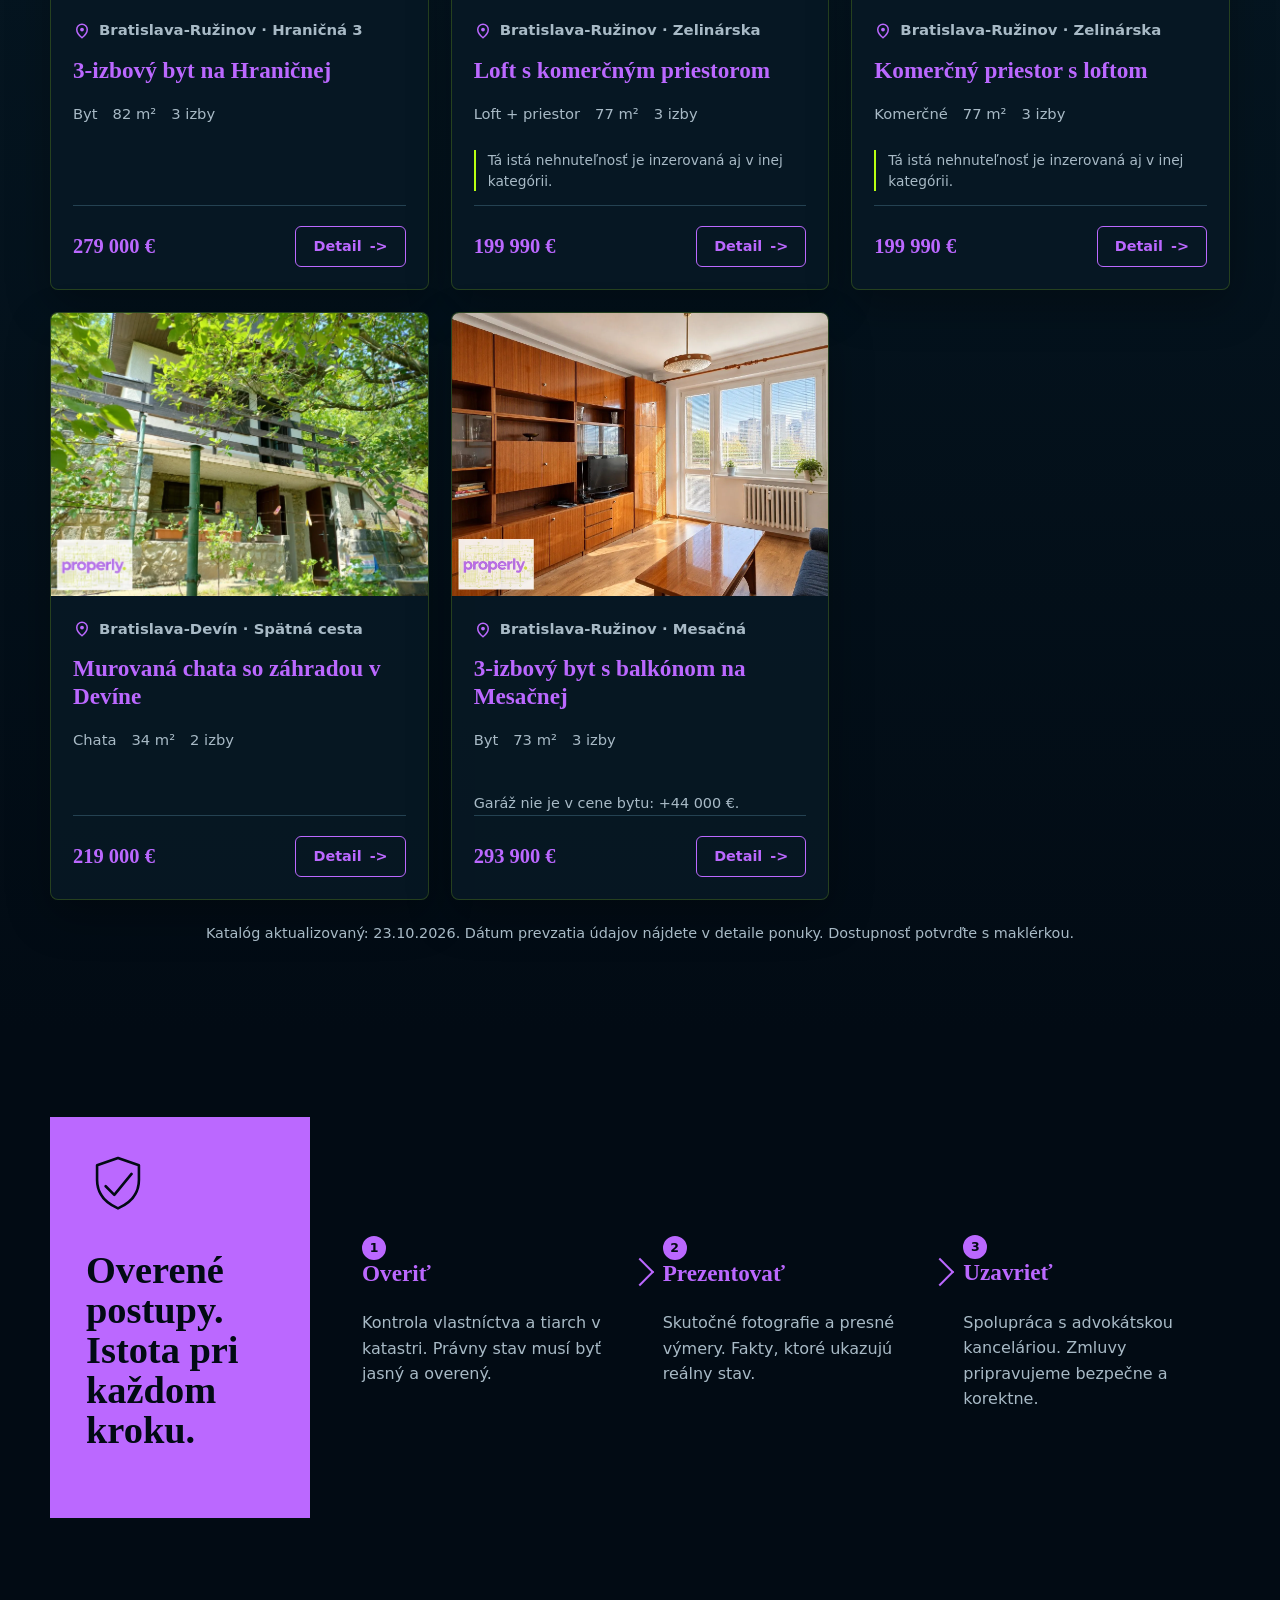
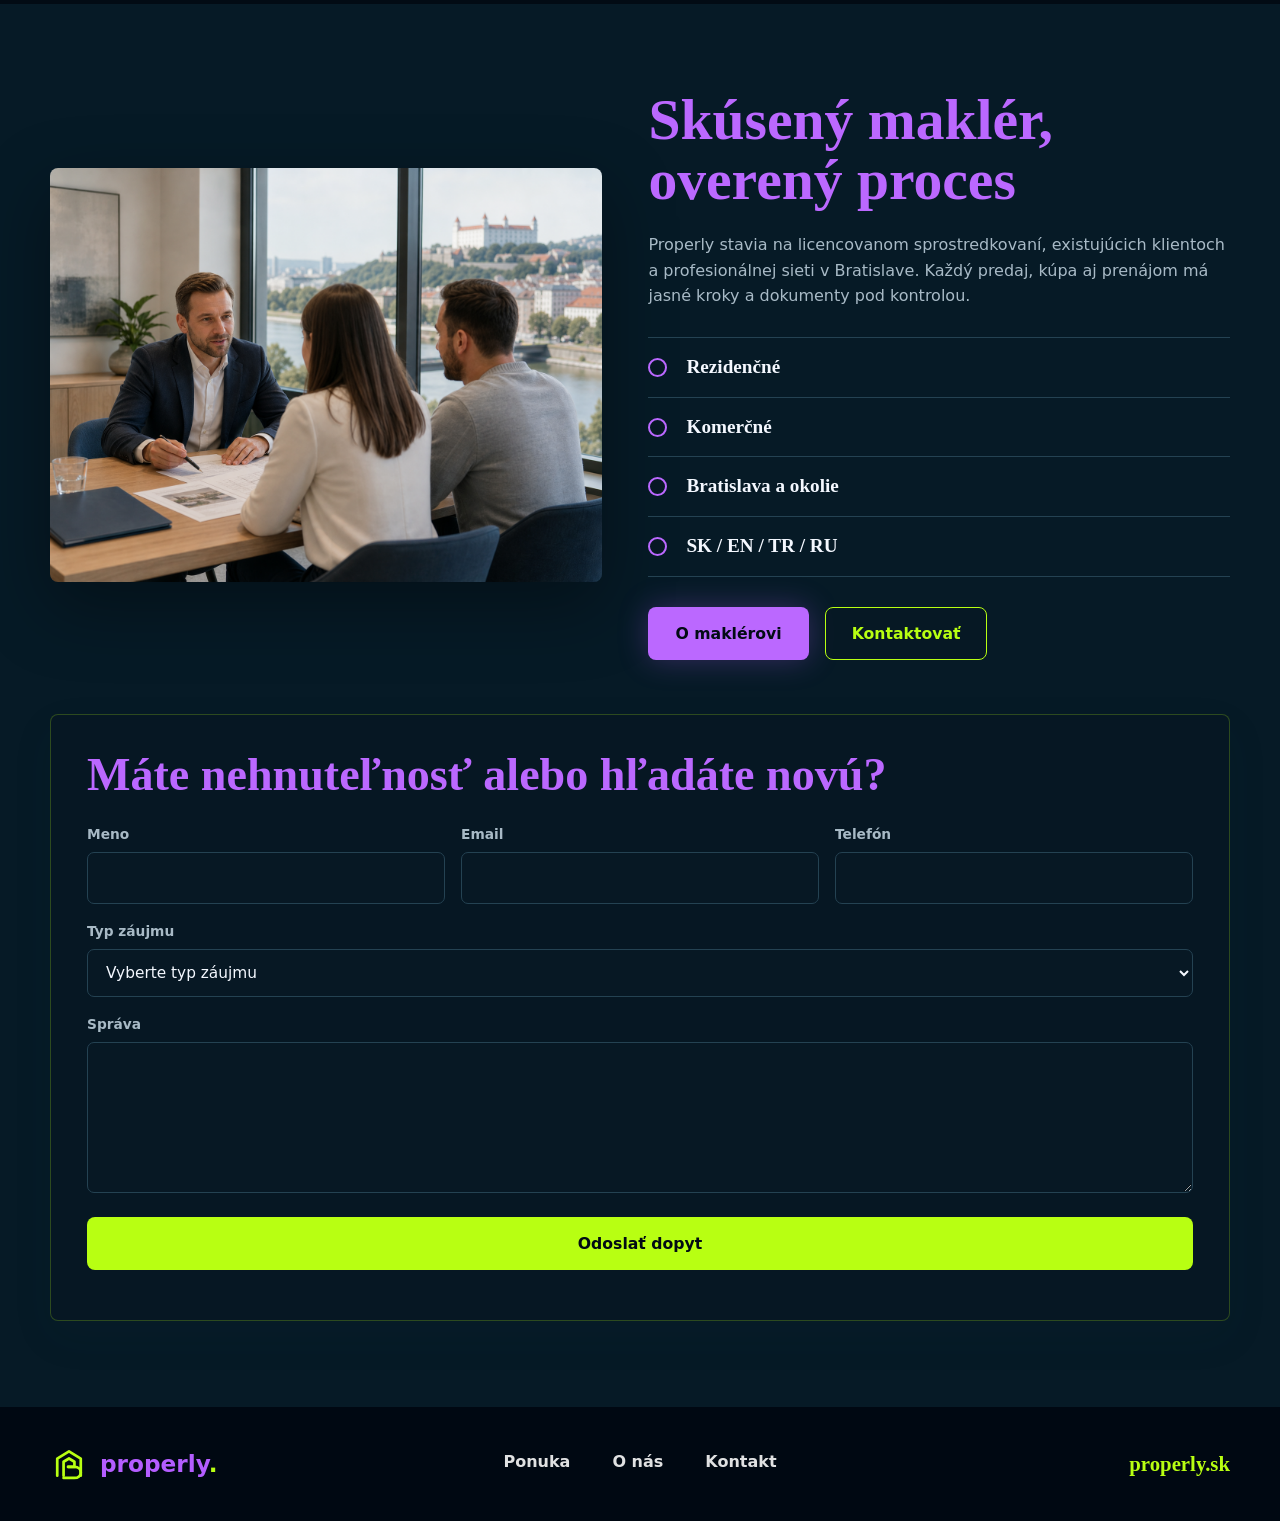
==== commit a51dc7ce: "Add Miriam's Mesacna apartment offer with source gallery and disclosures" ====
--- a/index.html
+++ b/index.html
@@ -131,7 +131,7 @@
             <button type="button" data-feature-filter="commercial" data-i18n="chipCommercial">Komerčné</button>
           </div>
           <div class="listing-grid" id="featuredListings"></div>
-          <p class="center-note" data-i18n="recordsNote">Údaje z Nehnuteľnosti.sk k 07.10.2026. Aktuálnu dostupnosť potvrďte s maklérkou.</p>
+          <p class="center-note" data-i18n="recordsNote">Katalóg aktualizovaný: 23.10.2026. Dátum prevzatia údajov nájdete v detaile ponuky. Dostupnosť potvrďte s maklérkou.</p>
           <p class="center-note" data-source-status role="status" hidden></p>
         </div>
       </section>
@@ -241,6 +241,6 @@
     </footer>
 
     <script src="assets/config.js?v=real-offers-20261007"></script>
-    <script src="assets/site.js?v=sk-en-20261023"></script>
+    <script src="assets/site.js?v=mesacna-20261023"></script>
   </body>
 </html>
